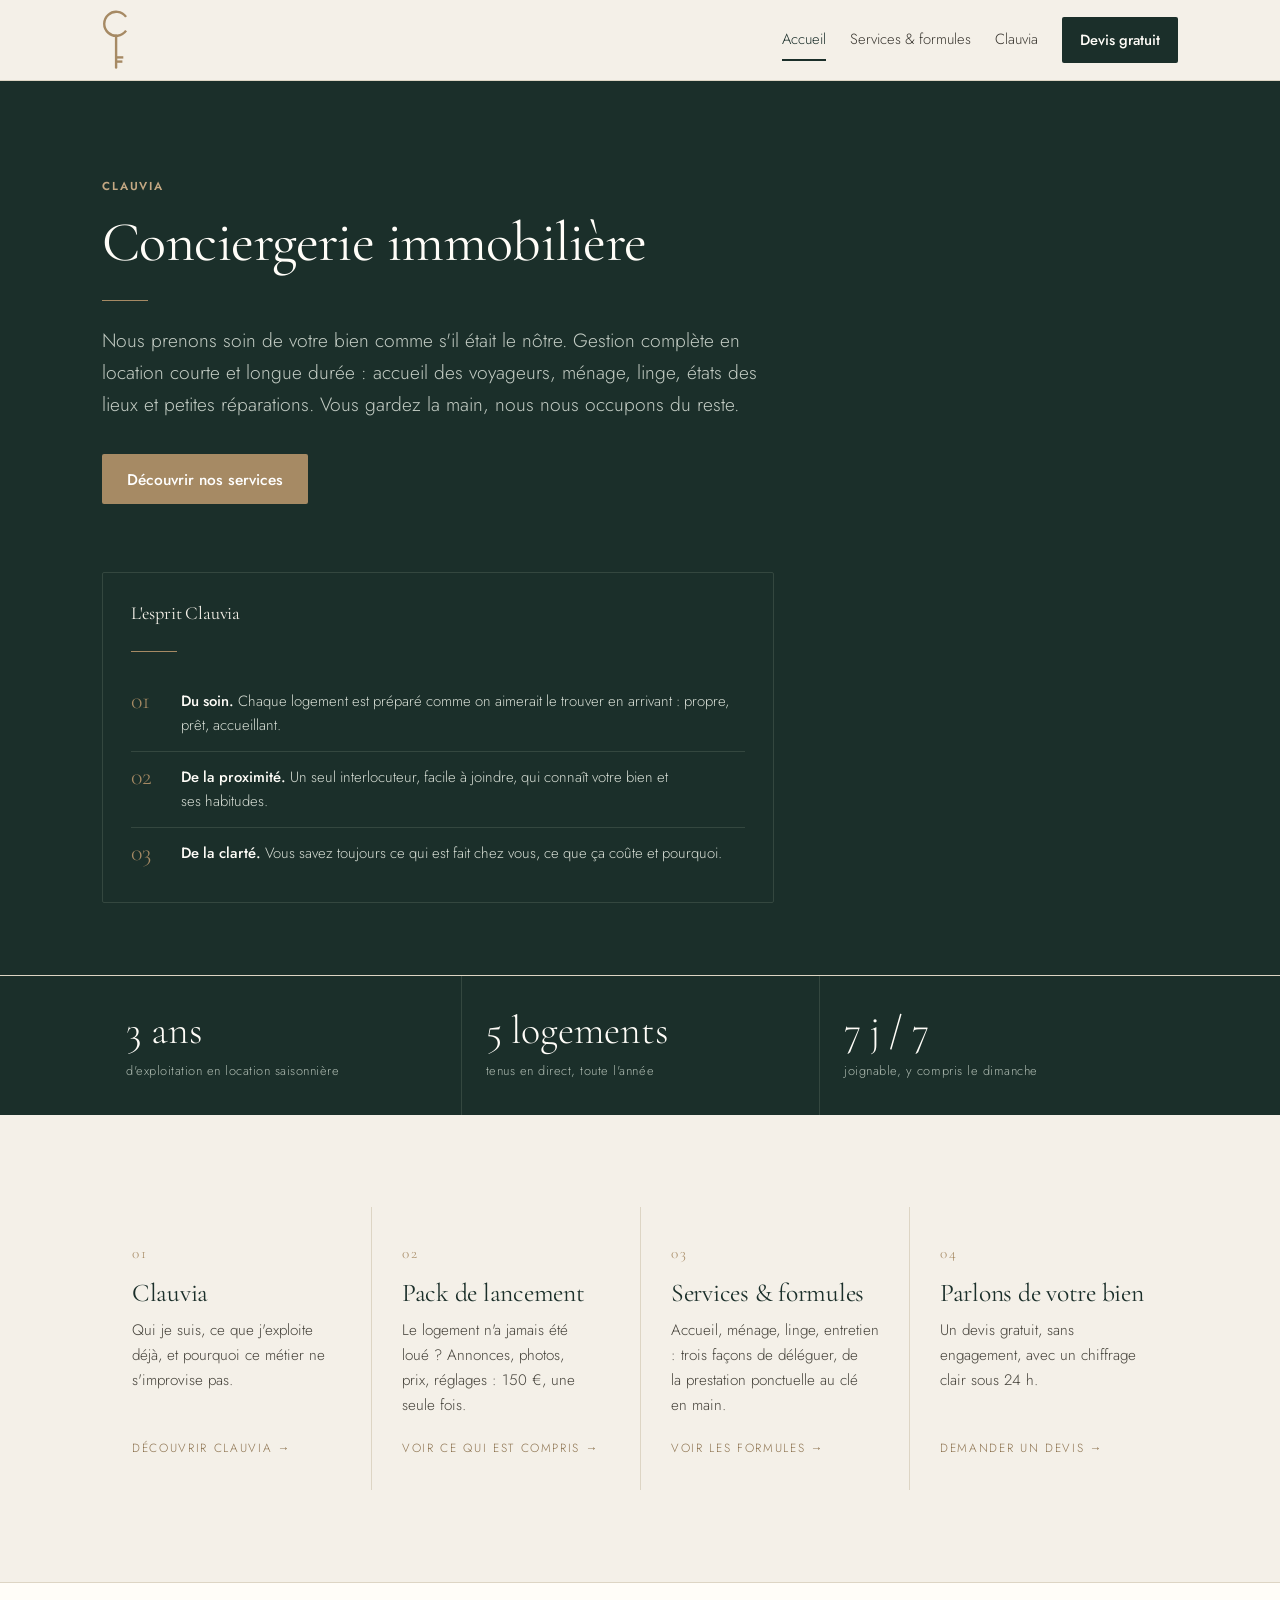
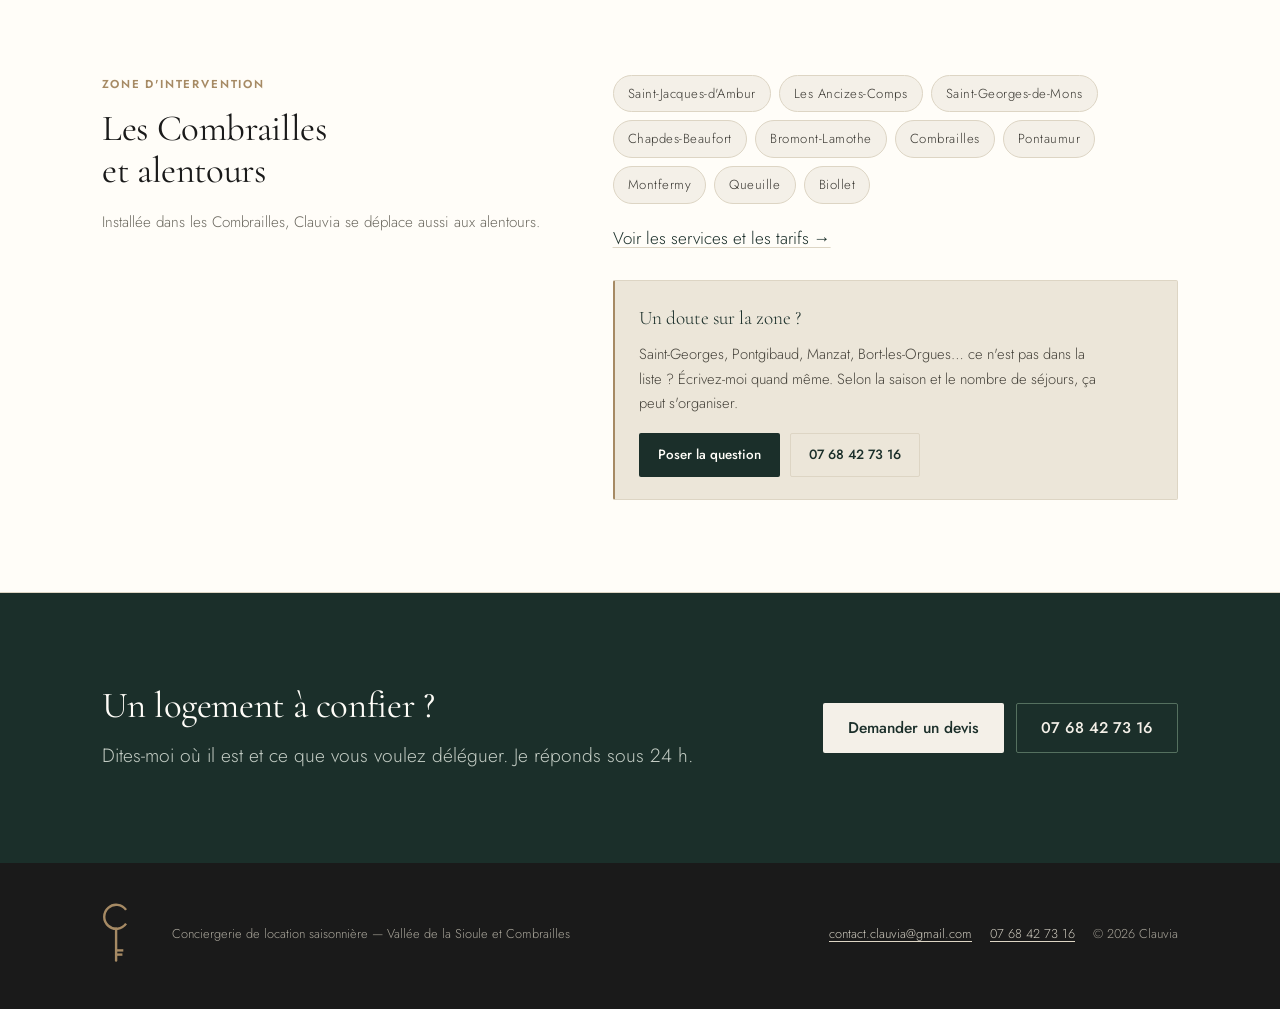
==== index.html @ c812d494 "Accueil : encadré « L'esprit Clauvia » réécrit autour de trois valeurs" ====
<!DOCTYPE html>
<html lang="fr">
<head>
<meta charset="utf-8">
<meta name="viewport" content="width=device-width, initial-scale=1, viewport-fit=cover">
<title>Clauvia — Conciergerie immobilière · Vallée de la Sioule et Combrailles</title>
<meta name="description" content="Clauvia gère votre location saisonnière dans la Vallée de la Sioule et les Combrailles. Exploitant de 5 hébergements depuis 3 ans, j'interviens sur place, dans les Combrailles et alentours. Devis gratuit.">
<meta property="og:title" content="Clauvia — Conciergerie immobilière">
<meta property="og:description" content="Je gère mes propres hébergements depuis 3 ans. Je m'occupe des vôtres de la même façon.">
<meta property="og:type" content="website">
<link rel="canonical" href="https://clauvia.fr/">
<meta property="og:url" content="https://clauvia.fr/">
<meta property="og:locale" content="fr_FR">
<meta property="og:site_name" content="Clauvia">
<meta name="twitter:card" content="summary">
<link rel="icon" href="favicon.svg" type="image/svg+xml">
<!-- Charte Clauvia : serif à empattements fins + sans-serif géométrique -->
<link rel="preconnect" href="https://fonts.googleapis.com">
<link rel="preconnect" href="https://fonts.gstatic.com" crossorigin>
<link href="https://fonts.googleapis.com/css2?family=Cormorant+Garamond:ital,wght@0,300;0,400;0,500;1,400&family=Jost:wght@300;400;500&display=swap" rel="stylesheet">
<link rel="stylesheet" href="style.css">
<style>
  /* ---- Spécifique à l'accueil ---- */
  .hero {
    padding: clamp(52px, 8vw, 96px) 0 clamp(44px, 6vw, 72px);
    border-bottom: 1px solid var(--line);
    background: var(--green);
    color: var(--stone);
  }
  .hero .eyebrow { color: #c4a883; }
  .hero .lede { color: #c3ccc4; }
  .hero .rule { background: var(--brass); }
  .hero-proof { border-color: #34473f; }
  .hero .proof { background: transparent; border-color: #34473f; }
  .hero .proof h3 { color: var(--stone); }
  .hero .proof li { color: #d6ddd4; border-color: #34473f; }
  .hero .proof li b { color: var(--white); }
  .hero .proof .num { color: var(--brass); }
  .hero-inner { max-width: 46rem; }
  .hero h1 { color: var(--white); }
  .hero h1 em { font-style: italic; color: #c9b18c; }
  .hero .rule { margin: 26px 0 24px; }
  .hero .lede { margin: 0; }
  .hero-actions { display: flex; flex-wrap: wrap; gap: 12px; margin-top: 34px; }
  .hero-proof { margin-top: clamp(44px, 6vw, 68px); max-width: 42rem; }

  /* Trois grandes entrées : l'accueil ne dit que l'essentiel. */
  .portes { display: grid; grid-template-columns: repeat(4, 1fr); gap: 0; }
  .porte {
    display: flex; flex-direction: column; padding: 34px 30px 32px;
    border-left: 1px solid var(--line); text-decoration: none; color: inherit;
    transition: background .18s;
  }
  .porte:first-child { border-left: 0; }
  .porte:hover { background: var(--white); }
  .porte .num { font-family: var(--serif); font-size: .95rem; color: var(--brass); letter-spacing: .16em; }
  .porte h3 { margin: 12px 0 10px; font-size: 1.6rem; color: var(--green); }
  .porte p { font-size: .95rem; color: #45423a; margin: 0 0 20px; }
  .porte .more { margin-top: auto; font-size: .74rem; letter-spacing: .14em; text-transform: uppercase; color: var(--brass-dark); }
  .porte:hover .more { text-decoration: underline; text-underline-offset: 4px; }

  .communes { display: flex; flex-wrap: wrap; gap: 8px; margin: 0; padding: 0; list-style: none; }
  .communes li { font-size: .82rem; letter-spacing: .04em; padding: 7px 14px; border: 1px solid var(--line); border-radius: 100px; background: var(--stone); color: #3a3832; }

  /* Zone d'intervention */
  .zone-grid { display: grid; grid-template-columns: minmax(0,.9fr) minmax(0,1.1fr); gap: clamp(24px,4vw,48px); align-items: start; }

  /* Encart « un doute sur la zone » : on préfère recevoir une demande
     hors périmètre plutôt que de laisser un propriétaire renoncer. */
  .zone-doute { margin-top: 28px; padding: 22px 24px; background: var(--stone-warm); border: 1px solid var(--line); border-left: 2px solid var(--brass); border-radius: var(--radius); }
  .zone-doute-titre { font-family: var(--serif); font-size: 1.2rem; color: var(--green); margin: 0 0 8px; }
  .zone-doute-txt { font-size: .92rem; color: #45423a; margin: 0; }
  .zone-doute-actions { display: flex; flex-wrap: wrap; gap: 10px; margin-top: 18px; }
  .zone-doute-actions .btn { min-height: 44px; padding: 0 18px; font-size: .84rem; }

  @media (max-width: 900px) {
    .portes { grid-template-columns: minmax(0, 1fr); }
    .porte { border-left: 0; border-top: 1px solid var(--line); padding: 28px 0; }
    .porte:first-child { border-top: 0; }
  }
</style>
<script type="application/ld+json">
{
  "@context": "https://schema.org",
  "@type": "LocalBusiness",
  "name": "Clauvia",
  "description": "Conciergerie immobilière : gestion de location saisonnière dans les Combrailles et la Vallée de la Sioule.",
  "url": "https://clauvia.fr/",
  "telephone": "+33768427316",
  "email": "contact.clauvia@gmail.com",
  "areaServed": [
    {
      "@type": "City",
      "name": "Saint-Jacques-d'Ambur"
    },
    {
      "@type": "City",
      "name": "Les Ancizes-Comps"
    },
    {
      "@type": "City",
      "name": "Saint-Georges-de-Mons"
    },
    {
      "@type": "City",
      "name": "Chapdes-Beaufort"
    },
    {
      "@type": "City",
      "name": "Bromont-Lamothe"
    },
    {
      "@type": "City",
      "name": "Combrailles"
    },
    {
      "@type": "City",
      "name": "Pontaumur"
    },
    {
      "@type": "City",
      "name": "Montfermy"
    },
    {
      "@type": "City",
      "name": "Queuille"
    },
    {
      "@type": "City",
      "name": "Biollet"
    }
  ]
}
</script>
</head>
<body>

<a class="skip" href="#contenu">Aller au contenu</a>

<header class="top">
  <div class="wrap">
    <a class="brand" href="index.html" aria-label="Clauvia, conciergerie immobilière"><span class="mark"><img src="logo-clauvia.svg" alt="" width="30" height="60"></span><span class="word"><b>Clauvia</b><small>Conciergerie immobilière</small></span></a>
    <button class="burger" type="button" aria-label="Ouvrir le menu" aria-expanded="false" aria-controls="menu-principal">
      <span></span><span></span><span></span>
    </button>
    <nav class="nav" id="menu-principal">
      <a href="index.html" aria-current="page">Accueil</a>
      <a href="services.html">Services &amp; formules</a>
      <a href="clauvia.html">Clauvia</a>
      <a class="cta-link" href="contact.html">Devis gratuit</a>
    </nav>
  </div>
</header>

<main id="contenu">

  <div class="hero">
    <div class="wrap">
      <div class="hero-inner">
        <p class="eyebrow">Clauvia</p>
        <h1>Conciergerie immobilière</h1>
        <span class="rule"></span>
        <p class="lede">
          Nous prenons soin de votre bien comme s'il était le nôtre.
          Gestion complète en location courte et longue durée : accueil des voyageurs,
          ménage, linge, états des lieux et petites réparations.
          Vous gardez la main, nous nous occupons du reste.
        </p>
        <div class="hero-actions">
          <a class="btn btn-brass" href="services.html">Découvrir nos services</a>
        </div>
      </div>

      <aside class="proof hero-proof" aria-label="L'esprit Clauvia">
        <h3>L'esprit Clauvia</h3>
        <span class="rule"></span>
        <ul>
          <li><span class="num">01</span><span><b>Du soin.</b> Chaque logement est préparé comme on aimerait le trouver en arrivant : propre, prêt, accueillant.</span></li>
          <li><span class="num">02</span><span><b>De la proximité.</b> Un seul interlocuteur, facile à joindre, qui connaît votre bien et ses habitudes.</span></li>
          <li><span class="num">03</span><span><b>De la clarté.</b> Vous savez toujours ce qui est fait chez vous, ce que ça coûte et pourquoi.</span></li>
        </ul>
      </aside>
    </div>
  </div>

  <div class="figures">
    <div class="wrap">
      <div class="figure"><span class="n">3 ans</span><span class="l">d'exploitation en location saisonnière</span></div>
      <div class="figure"><span class="n">5 logements</span><span class="l">tenus en direct, toute l'année</span></div>
      <div class="figure"><span class="n">7 j / 7</span><span class="l">joignable, y compris le dimanche</span></div>
    </div>
  </div>

  <section>
    <div class="wrap">
      <div class="portes">
        <a class="porte" href="clauvia.html">
          <span class="num">01</span>
          <h3>Clauvia</h3>
          <p>Qui je suis, ce que j'exploite déjà, et pourquoi ce métier ne s'improvise pas.</p>
          <span class="more">Découvrir Clauvia →</span>
        </a>
        <a class="porte" href="services.html#lancement">
          <span class="num">02</span>
          <h3>Pack de lancement</h3>
          <p>Le logement n'a jamais été loué&nbsp;? Annonces, photos, prix, réglages&nbsp;: 150 €, une seule fois.</p>
          <span class="more">Voir ce qui est compris →</span>
        </a>
        <a class="porte" href="services.html">
          <span class="num">03</span>
          <h3>Services &amp; formules</h3>
          <p>Accueil, ménage, linge, entretien : trois façons de déléguer, de la prestation ponctuelle au clé en main.</p>
          <span class="more">Voir les formules →</span>
        </a>
        <a class="porte" href="contact.html">
          <span class="num">04</span>
          <h3>Parlons de votre bien</h3>
          <p>Un devis gratuit, sans engagement, avec un chiffrage clair sous 24 h.</p>
          <span class="more">Demander un devis →</span>
        </a>
      </div>
    </div>
  </section>

  <section class="bg-white">
    <div class="wrap zone-grid">
      <div>
        <p class="eyebrow">Zone d'intervention</p>
        <h2>Les Combrailles<br>et alentours</h2>
        <p style="color:var(--muted); font-size:.95rem; margin:18px 0 0">
          Installée dans les Combrailles, Clauvia se déplace aussi aux alentours.
        </p>
      </div>
      <div>
        <ul class="communes">
          <li>Saint-Jacques-d'Ambur</li>
          <li>Les Ancizes-Comps</li>
          <li>Saint-Georges-de-Mons</li>
          <li>Chapdes-Beaufort</li>
          <li>Bromont-Lamothe</li>
          <li>Combrailles</li>
          <li>Pontaumur</li>
          <li>Montfermy</li>
          <li>Queuille</li>
          <li>Biollet</li>
        </ul>
        <p style="margin:20px 0 0"><a href="services.html">Voir les services et les tarifs →</a></p>

        <div class="zone-doute">
          <p class="zone-doute-titre">Un doute sur la zone&nbsp;?</p>
          <p class="zone-doute-txt">
            Saint-Georges, Pontgibaud, Manzat, Bort-les-Orgues… ce n'est pas dans la liste&nbsp;?
            Écrivez-moi quand même. Selon la saison et le nombre de séjours, ça peut s'organiser.
          </p>
          <div class="zone-doute-actions">
            <a class="btn btn-primary" href="contact.html">Poser la question</a>
            <a class="btn btn-ghost" href="tel:+33768427316">07 68 42 73 16</a>
          </div>
        </div>
      </div>
    </div>
  </section>

  <section class="bg-green">
    <div class="wrap" style="display:flex;flex-wrap:wrap;gap:28px;align-items:center">
      <div style="flex:1 1 340px">
        <h2>Un logement à confier&nbsp;?</h2>
        <p class="lede" style="margin:12px 0 0">Dites-moi où il est et ce que vous voulez déléguer. Je réponds sous 24 h.</p>
      </div>
      <div style="display:flex;flex-wrap:wrap;gap:12px">
        <a class="btn btn-light" href="contact.html">Demander un devis</a>
        <a class="btn btn-outline-light" href="tel:+33768427316">07 68 42 73 16</a>
      </div>
    </div>
  </section>

</main>

<footer>
  <div class="wrap">
    <a class="brand brand--light" href="index.html" aria-label="Clauvia, conciergerie immobilière"><span class="mark"><img src="logo-clauvia.svg" alt="" width="30" height="60"></span><span class="word"><b>Clauvia</b><small>Conciergerie immobilière</small></span></a>
    <span>Conciergerie de location saisonnière — Vallée de la Sioule et Combrailles</span>
    <span class="legal">
      <a href="mailto:contact.clauvia@gmail.com">contact.clauvia@gmail.com</a>
      <a href="tel:+33768427316">07 68 42 73 16</a>
      <span>© <span id="year">2026</span> Clauvia</span>
    </span>
  </div>
</footer>

<script>
  document.getElementById('year').textContent = new Date().getFullYear();
  // Menu déroulant sur téléphone
  (function () {
    var b = document.querySelector('.burger'), n = document.getElementById('menu-principal');
    if (!b || !n) return;
    b.addEventListener('click', function () {
      var ouvert = n.classList.toggle('ouvert');
      b.setAttribute('aria-expanded', ouvert ? 'true' : 'false');
      b.setAttribute('aria-label', ouvert ? 'Fermer le menu' : 'Ouvrir le menu');
    });
    n.addEventListener('click', function (e) {
      if (e.target.tagName === 'A') { n.classList.remove('ouvert'); b.setAttribute('aria-expanded', 'false'); }
    });
  })();
</script>
</body>
</html>
---- style.css ----
/* ===================================================================
   Clauvia — feuille de style commune
   Charte : vert bouteille #1B2F2A, sauge #466055, laiton #A68A64,
   ivoire #F4F0E8, noir doux #1A1A1A. Serif a empattements fins pour les
   titres, sans-serif pour le corps. Beaucoup de blanc, peu d'effets.
   =================================================================== */
:root {
  --ink: #1a1a1a;
  --green: #1b2f2a;
  --green-deep: #142420;
  --sage: #466055;
  --brass: #a68a64;
  --brass-dark: #8d7350;
  --stone: #f4f0e8;
  --stone-warm: #ece6d9;
  --line: #ddd5c4;
  --muted: #6d6a61;
  --accent: #a68a64;
  --alternate: #a68a64;
  --white: #fffdf8;
  --serif: "Cormorant Garamond", "Iowan Old Style", "Palatino Linotype", Palatino, Georgia, "Times New Roman", serif;
  --sans: "Jost", ui-sans-serif, -apple-system, "Segoe UI", Roboto, Helvetica, Arial, sans-serif;
  --max: 1120px;
  --radius: 2px;
}
* { box-sizing: border-box; }
html { scroll-behavior: smooth; }
@media (prefers-reduced-motion: reduce) {
  html { scroll-behavior: auto; }
  * { transition: none !important; animation: none !important; }
}
body {
  margin: 0;
  background: var(--stone);
  color: var(--ink);
  font-family: var(--sans);
  font-size: 17px;
  font-weight: 300;
  line-height: 1.65;
  -webkit-font-smoothing: antialiased;
  text-wrap: pretty;
}
h1, h2, h3 { font-family: var(--serif); font-weight: 400; letter-spacing: -0.01em; line-height: 1.15; text-wrap: balance; margin: 0; }
h1 { font-size: clamp(2.1rem, 5.2vw, 3.5rem); }
h2 { font-size: clamp(1.6rem, 3.4vw, 2.3rem); }
h3 { font-size: 1.28rem; }
p { margin: 0 0 1em; }
a { color: var(--green); text-decoration-color: var(--line); text-underline-offset: 3px; }
a:hover { color: var(--accent); text-decoration-color: var(--accent); }
img { max-width: 100%; display: block; }
.wrap { max-width: var(--max); margin: 0 auto; padding: 0 22px; }
.eyebrow {
  font-family: var(--sans); font-size: .72rem; font-weight: 600;
  letter-spacing: .16em; text-transform: uppercase; color: var(--accent);
  margin: 0 0 14px;
}
.lede { font-size: clamp(1.02rem, 1.9vw, 1.2rem); color: #34322c; max-width: 60ch; }
.skip { position: absolute; left: -9999px; top: 0; background: var(--green); color: #fff; padding: 12px 18px; z-index: 100; }
.skip:focus { left: 12px; top: 12px; }


/* ---------- Marque ----------
   Deux déclinaisons du logo :
   - sur ordinateur : le mot CLAUVIA seul (lettres espacées, laiton) ;
   - sur téléphone et tablette : le C-clé, plus compact et lisible à petite taille.
   Le C-clé reste aussi le favicon. */
.brand { display: flex; align-items: center; gap: 11px; text-decoration: none; color: var(--brass); }
/* Sur tous les écrans : le C-clé reste à gauche du nom, et le tout reste à gauche du menu. */
.brand .mark { display: block !important; width: 30px; height: 60px; flex: 0 0 auto; }
.brand .mark img { width: 30px; height: 60px; }
.brand .word { display: none !important; }
.brand .mark svg, .brand .mark img { display: block; width: 30px; height: 60px; }
.brand .word { display: flex; flex-direction: column; line-height: 1; }
.brand .word b {
  font-family: var(--serif); font-weight: 400; font-size: 1.32rem;
  letter-spacing: .26em; text-transform: uppercase; margin-right: -.26em;
  color: var(--brass);
}
.brand .word small {
  display: none;
  font-family: var(--sans); font-weight: 300; font-size: .48rem;
  letter-spacing: .17em; text-transform: uppercase; color: var(--muted);
  margin-top: 6px; white-space: nowrap;
}
/* Sur téléphone / tablette : le C-clé remplace les lettres, et reste à côté de la navigation. */
@media (max-width: 1024px) {
  .brand .mark { display: block; width: 20px; height: 40px; }
  .brand .mark img { width: 20px; height: 40px; }
  .brand .word { display: none; }
}
.brand--light { color: var(--stone); }
.brand--light .word small { color: #93a49a; }
.brand--light .word b { color: var(--brass); }

/* ---------- En-tête et navigation ---------- */
.top {
  position: sticky; top: 0; z-index: 40;
  background: color-mix(in srgb, var(--stone) 95%, transparent);
  backdrop-filter: blur(8px);
  border-bottom: 1px solid var(--line);
}
.top .wrap { display: flex; align-items: center; gap: 20px; min-height: 70px; padding-top: 10px; padding-bottom: 10px; }
.logo { font-family: var(--serif); font-size: 1.48rem; letter-spacing: .01em; color: var(--green); text-decoration: none; display: flex; align-items: baseline; gap: 9px; }
.logo .dot { width: 5px; height: 5px; border-radius: 50%; background: var(--accent); display: inline-block; transform: translateY(-9px); }
.nav { display: flex; align-items: center; gap: 24px; margin-left: auto; }
.nav a { font-size: .92rem; color: #3a3730; text-decoration: none; padding: 8px 0; border-bottom: 2px solid transparent; }
.nav a:hover { color: var(--brass-dark); border-bottom-color: var(--brass); }
.nav a[aria-current="page"] { color: var(--green); border-bottom-color: var(--green); }
.nav .cta-link {
  background: var(--green); color: var(--white); padding: 11px 18px; border-radius: var(--radius);
  font-weight: 500; min-height: 44px; display: inline-flex; align-items: center; border-bottom: 0;
}
.nav .cta-link:hover { background: var(--green-deep); color: var(--white); }
/* Sur téléphone : l'en-tête passe en menu déroulant (voir plus bas). */
@media (max-width: 860px) {
  .top .wrap { column-gap: 10px; padding-top: 8px; padding-bottom: 8px; min-height: 56px; }
  .brand { flex: 0 0 auto; align-self: center; }
  .brand .mark { width: 26px; height: 52px; }
  .brand .mark img { width: 26px; height: 52px; }
  .nav { gap: 15px; width: auto; flex: 1 1 auto; overflow-x: auto; margin-left: auto; padding-bottom: 0; scrollbar-width: none; -webkit-overflow-scrolling: touch; }
  .nav::-webkit-scrollbar { display: none; }
  .nav a { flex: 0 0 auto; font-size: .86rem; }
  .nav .cta-link { padding: 9px 13px; font-size: .86rem; }
}

/* ---------- Boutons ---------- */
.btn {
  display: inline-flex; align-items: center; justify-content: center; gap: 10px;
  min-height: 50px; padding: 0 24px; border-radius: var(--radius);
  font-family: var(--sans); font-size: .97rem; font-weight: 500;
  text-decoration: none; border: 1px solid transparent; cursor: pointer;
  transition: background .15s, border-color .15s, color .15s;
}
.btn-primary { background: var(--green); color: var(--white); }
.btn-primary:hover { background: var(--brass); color: #fff; }
.btn-ghost { background: transparent; color: var(--green); border-color: var(--line); }
.btn-brass { background: var(--brass); color: #fff; }
.btn-brass:hover { background: var(--brass-dark); color: #fff; }
.btn-ghost:hover { border-color: var(--brass); color: var(--brass-dark); background: transparent; }
.btn-light { background: var(--stone); color: var(--green); }
.btn-light:hover { background: var(--brass); color: #fff; }
.btn-outline-light { background: transparent; color: var(--stone); border-color: #55705f; }
.btn-outline-light:hover { background: var(--brass); border-color: var(--brass); color: #fff; }

/* ---------- Sections ---------- */
section { padding: clamp(54px, 8vw, 92px) 0; }
section + section { border-top: 1px solid var(--line); }
.section-head { max-width: 62ch; margin-bottom: clamp(28px, 4vw, 46px); }
.section-head h2 { margin-bottom: 14px; }
.rule { display: block; width: 46px; height: 1px; background: var(--brass); border: 0; margin: 0 0 22px; }
.section-head .lede { margin-top: 14px; }
.bg-white { background: var(--white); }
.bg-green { background: var(--green); color: var(--stone); }
.bg-green h2, .bg-green h3 { color: var(--white); }
.bg-green .lede { color: #c3ccc4; }
.bg-green .eyebrow { color: #c4a883; }

/* ---------- Bandeau de chiffres ---------- */
.figures { background: var(--green); color: var(--stone); }
.figures .wrap { display: grid; grid-template-columns: repeat(3, 1fr); gap: 0; }
.figure { padding: 34px 24px; border-left: 1px solid #34473f; }
.figure:first-child { border-left: 0; }
.figure .n { font-family: var(--serif); font-size: clamp(1.8rem, 3.6vw, 2.5rem); line-height: 1; display: block; color: var(--white); }
.figure .l { font-size: .8rem; color: #aebbb1; margin-top: 10px; display: block; letter-spacing: .04em; }

/* ---------- Encart de preuve ---------- */
.proof { background: var(--white); border: 1px solid var(--line); border-radius: var(--radius); padding: 30px 28px 24px; }
.proof h3 { font-size: 1.15rem; margin-bottom: 6px; color: var(--green); }
.proof .rule { margin-bottom: 14px; }
.proof ul { list-style: none; margin: 0; padding: 0; }
.proof li { display: flex; gap: 14px; padding: 13px 0; border-top: 1px solid var(--line); font-size: .93rem; color: #3a3832; }
.proof li:first-child { border-top: 0; }
.proof li b { font-weight: 500; color: var(--ink); }
.proof .num { font-family: var(--serif); font-size: 1.5rem; color: var(--brass); line-height: 1; min-width: 1.5em; }
.proof li > span:last-child { min-width: 0; }

/* ---------- Listes à puces ---------- */
.ticks { list-style: none; padding: 0; margin: 0; }
.ticks li { padding: 10px 0 10px 22px; position: relative; border-top: 1px solid #e9e2d3; font-size: .95rem; color: #3a3832; }
.ticks li:first-child { border-top: 0; }
.ticks li::before { content: ""; position: absolute; left: 2px; top: 19px; width: 7px; height: 7px; border-radius: 50%; background: var(--brass); opacity: .8; }
.bg-green .ticks li { color: #d3dacd; border-color: #33503f; }
.bg-green .ticks li::before { background: #c7d6c2; opacity: .8; }

/* ---------- Formulaires ---------- */
form { display: grid; gap: 14px; }
.field { display: grid; gap: 6px; }
.field label { font-size: .72rem; letter-spacing: .12em; text-transform: uppercase; color: var(--muted); }
.field input, .field textarea, .field select {
  font: inherit; font-size: .97rem; padding: 13px 14px; min-height: 48px;
  background: var(--white); color: var(--ink); border: 1px solid var(--line); border-radius: var(--radius); width: 100%;
}
.field textarea { min-height: 110px; resize: vertical; }
.field input:focus, .field textarea:focus, .field select:focus { outline: 1px solid var(--brass); outline-offset: 1px; border-color: var(--brass); }
.bg-green .field label { color: #a3b2a8; }
.bg-green .field input, .bg-green .field textarea, .bg-green .field select { background: #20362e; color: var(--white); border-color: #3a5045; }
.bg-green .field input::placeholder, .bg-green .field textarea::placeholder { color: #7d8f80; }
.form-note { font-size: .8rem; color: var(--muted); margin: 0; }
.bg-green .form-note { color: #8fa291; }
.form-status { font-size: .88rem; margin: 0; min-height: 1.2em; }
.form-status.ok { color: #4c7a4a; }
.form-status.err { color: var(--brass-dark); }
.bg-green .form-status.ok { color: #b7d3a8; }
.bg-green .form-status.err { color: #e5c4a4; }

/* ---------- Pied de page ---------- */
footer { background: var(--ink); color: #a9a59a; font-size: .8rem; padding: 40px 0 46px; }
footer .wrap { display: flex; flex-wrap: wrap; gap: 20px 40px; align-items: center; }
footer .brand .word small { color: #8d8a80; }
footer a:hover { color: var(--brass); }
footer a { color: #cdc9bd; }
footer .legal { display: flex; flex-wrap: wrap; gap: 4px 18px; margin-left: auto; }

/* ---------- Empilement mobile ---------- */
@media (max-width: 900px) {
  .hero-grid, .zone-grid, .contact-grid, .plans, .services, .prose-grid { grid-template-columns: minmax(0, 1fr); }
  .proof { padding: 24px 20px 18px; }
  .figures .wrap { grid-template-columns: minmax(0, 1fr); }
  .figure { border-left: 0; border-top: 1px solid #34473f; }
  .figure:first-child { border-top: 0; }
  .service:nth-child(2n) { padding-left: 0; border-left: 0; }
}

/* ---------- Communes ---------- */
.communes { display: flex; flex-wrap: wrap; gap: 8px; margin: 0; padding: 0; list-style: none; }
.communes li { font-size: .85rem; padding: 6px 12px; border: 1px solid var(--line); border-radius: 100px; background: var(--stone); }

/* ---------- Débordement horizontal sur téléphone ---------- */
/* Le menu de l'en-tête défile tout seul ; le reste de la page ne doit jamais élargir la fenêtre. */
html, body { max-width: 100%; overflow-x: hidden; }

/* ---------- Menu déroulant sur téléphone ---------- */
/* Le bouton n'apparaît qu'en petit écran ; le menu se déplie sous l'en-tête. */
.burger {
  display: none; margin-left: auto; width: 44px; height: 44px; padding: 0;
  background: none; border: 1px solid var(--line); border-radius: var(--radius);
  align-items: center; justify-content: center; flex-direction: column; gap: 5px; cursor: pointer;
}
.burger span { display: block; width: 20px; height: 2px; background: var(--green); transition: transform .2s, opacity .2s; }
.burger[aria-expanded="true"] span:nth-child(1) { transform: translateY(7px) rotate(45deg); }
.burger[aria-expanded="true"] span:nth-child(2) { opacity: 0; }
.burger[aria-expanded="true"] span:nth-child(3) { transform: translateY(-7px) rotate(-45deg); }

@media (max-width: 860px) {
  /* Le logo à gauche, le bouton à droite, le menu déplié en dessous. */
  .top .wrap { flex-wrap: wrap; row-gap: 0; }
  .brand { order: 1; align-self: center; }
  .burger { order: 2; display: inline-flex; margin-left: auto; align-self: center; }
  .nav { order: 3; }
  .brand .mark { width: 26px; height: 52px; }
  .brand .mark img { width: 26px; height: 52px; }
  .nav {
    display: none; width: 100%; flex-direction: column; align-items: stretch;
    gap: 0; margin: 8px 0 0; padding: 6px 0 10px; overflow: visible;
    border-top: 1px solid var(--line);
  }
  .nav.ouvert { display: flex; }
  .nav a { padding: 13px 2px; font-size: .98rem; border-bottom: 1px solid var(--line); }
  .nav a[aria-current="page"] { border-bottom-color: var(--line); color: var(--brass-dark); }
  .nav .cta-link { margin-top: 12px; justify-content: center; border-bottom: 0; }
}

/* FAQ */
.faq details { border-top: 1px solid var(--line); }
.faq details:last-child { border-bottom: 1px solid var(--line); }
.faq summary { cursor: pointer; list-style: none; padding: 20px 36px 20px 0; position: relative; font-family: var(--serif); font-size: 1.3rem; color: var(--green); min-height: 44px; }
.faq summary::-webkit-details-marker { display: none; }
.faq summary::after { content: "+"; position: absolute; right: 4px; top: 50%; transform: translateY(-50%); font-family: var(--sans); font-size: 1.4rem; color: var(--brass-dark); }
.faq details[open] summary::after { content: "\2212"; }
.faq summary:focus-visible { outline: 2px solid var(--brass-dark); outline-offset: 2px; }
.faq details p { margin: 0 0 22px; max-width: 44rem; color: #45423a; font-size: .98rem; }
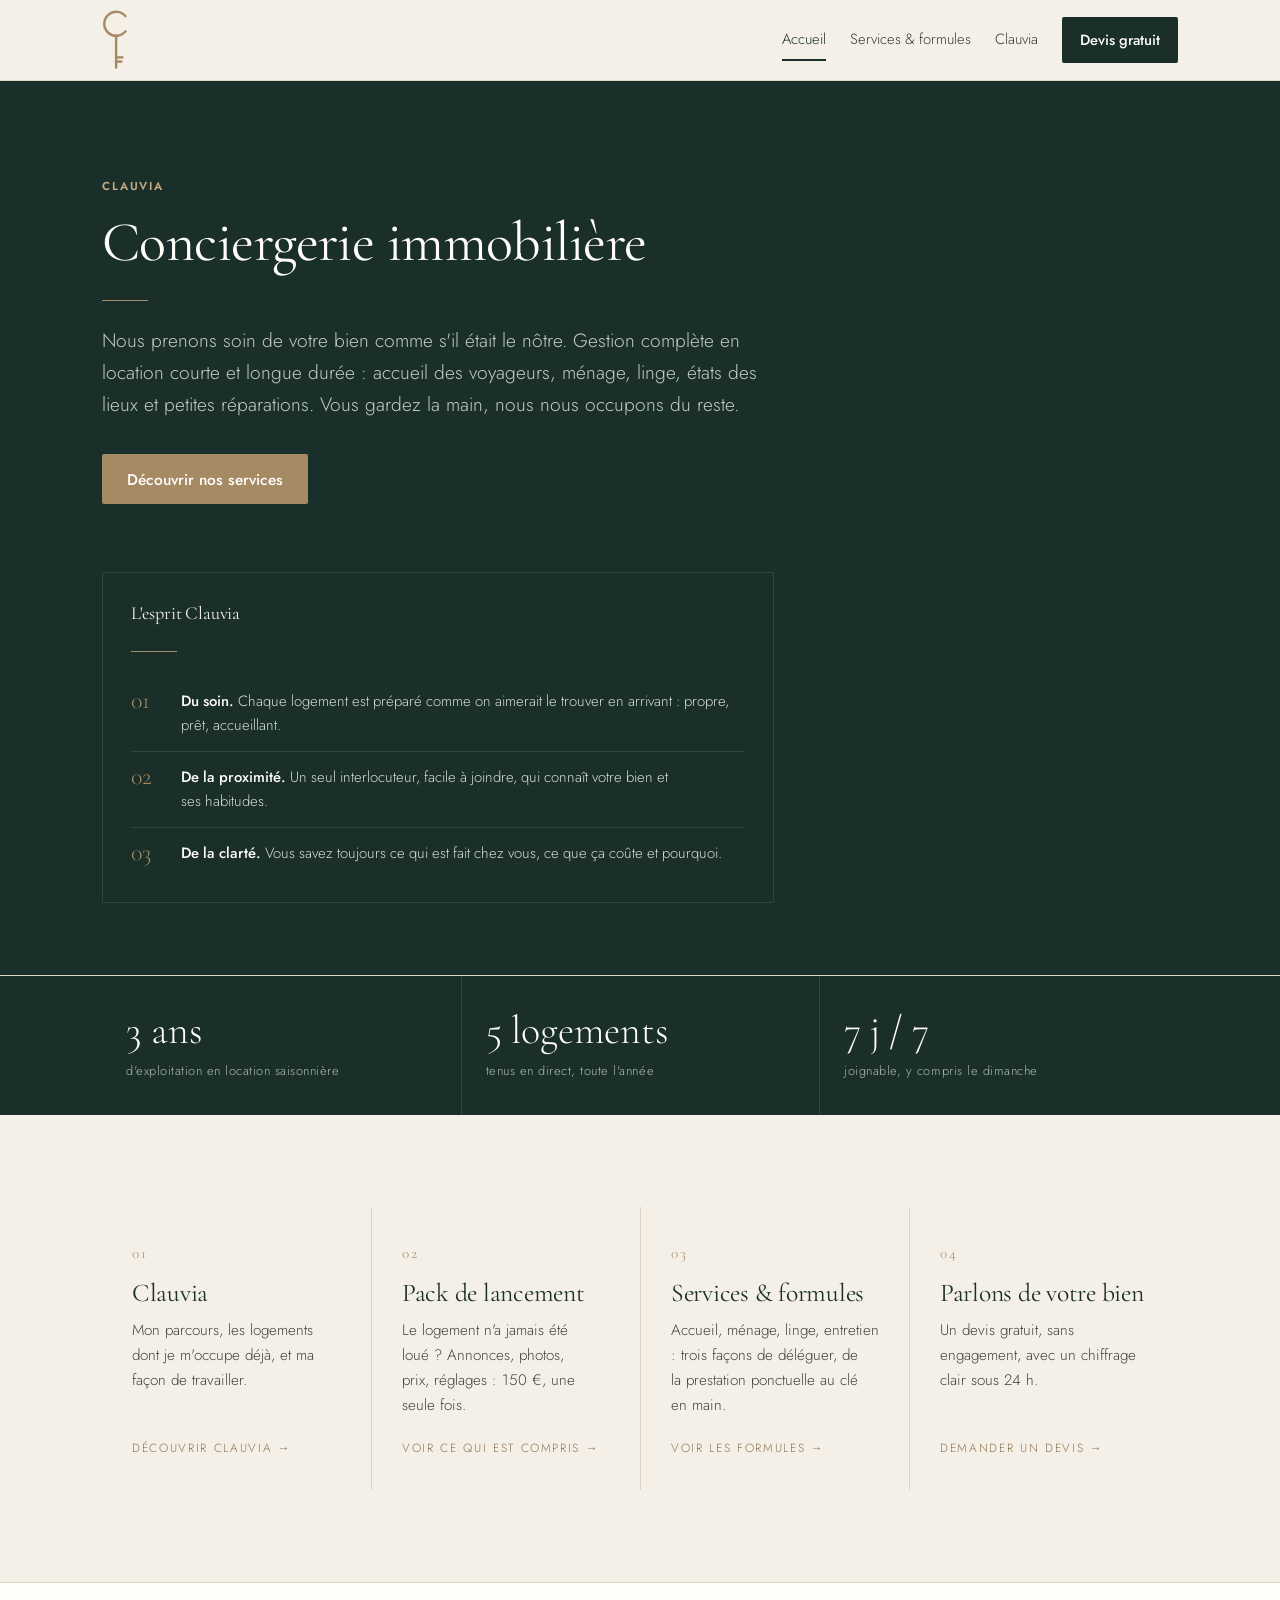
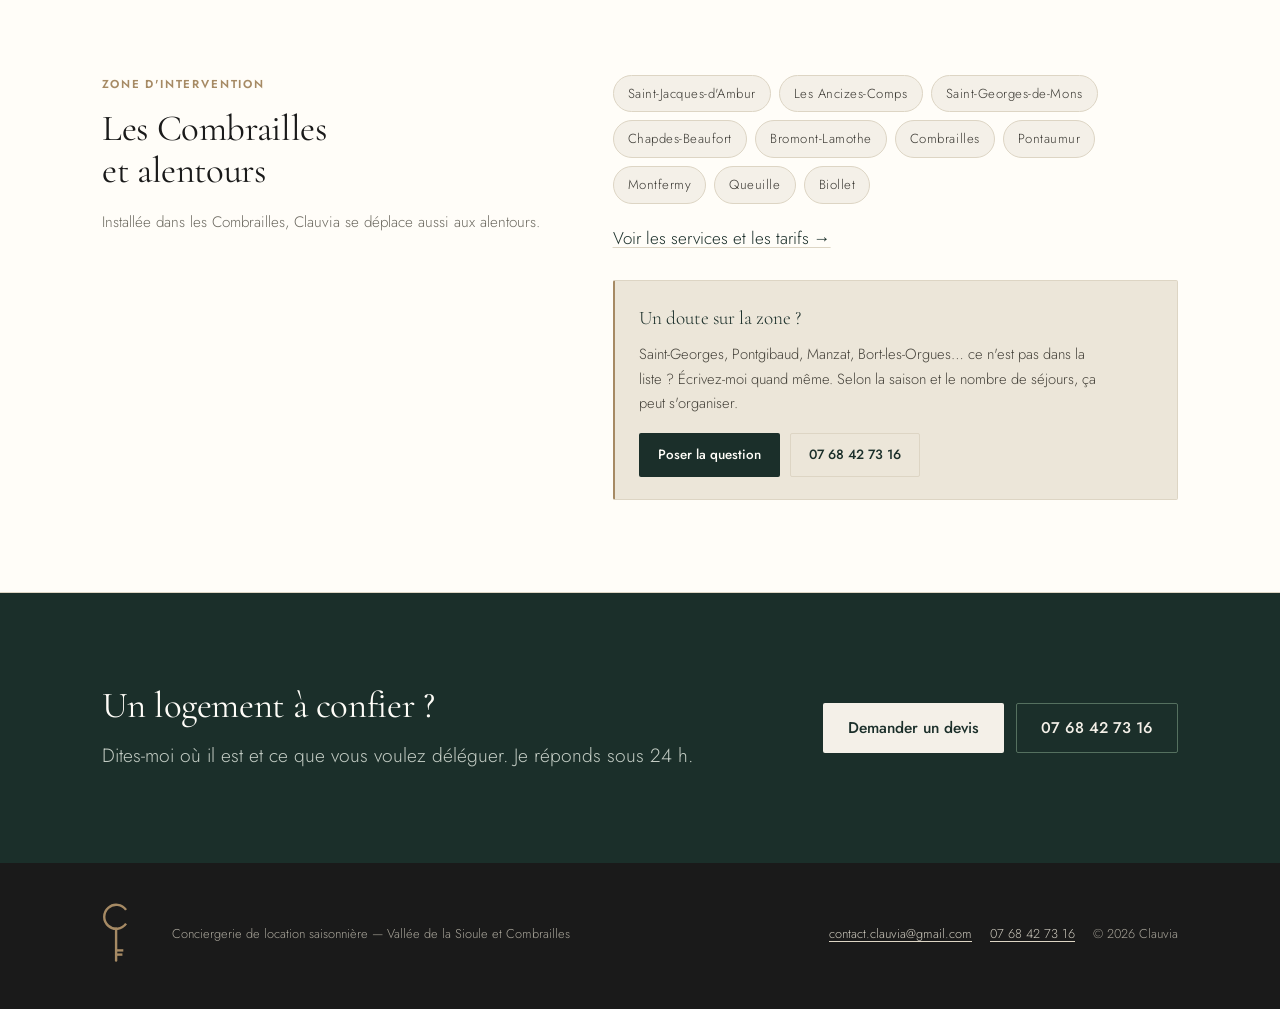
==== commit bc2845a2: "Accueil : texte de l'entrée Clauvia adouci" ====
--- a/index.html
+++ b/index.html
@@ -197,7 +197,7 @@
         <a class="porte" href="clauvia.html">
           <span class="num">01</span>
           <h3>Clauvia</h3>
-          <p>Qui je suis, ce que j'exploite déjà, et pourquoi ce métier ne s'improvise pas.</p>
+          <p>Mon parcours, les logements dont je m'occupe déjà, et ma façon de travailler.</p>
           <span class="more">Découvrir Clauvia →</span>
         </a>
         <a class="porte" href="services.html#lancement">
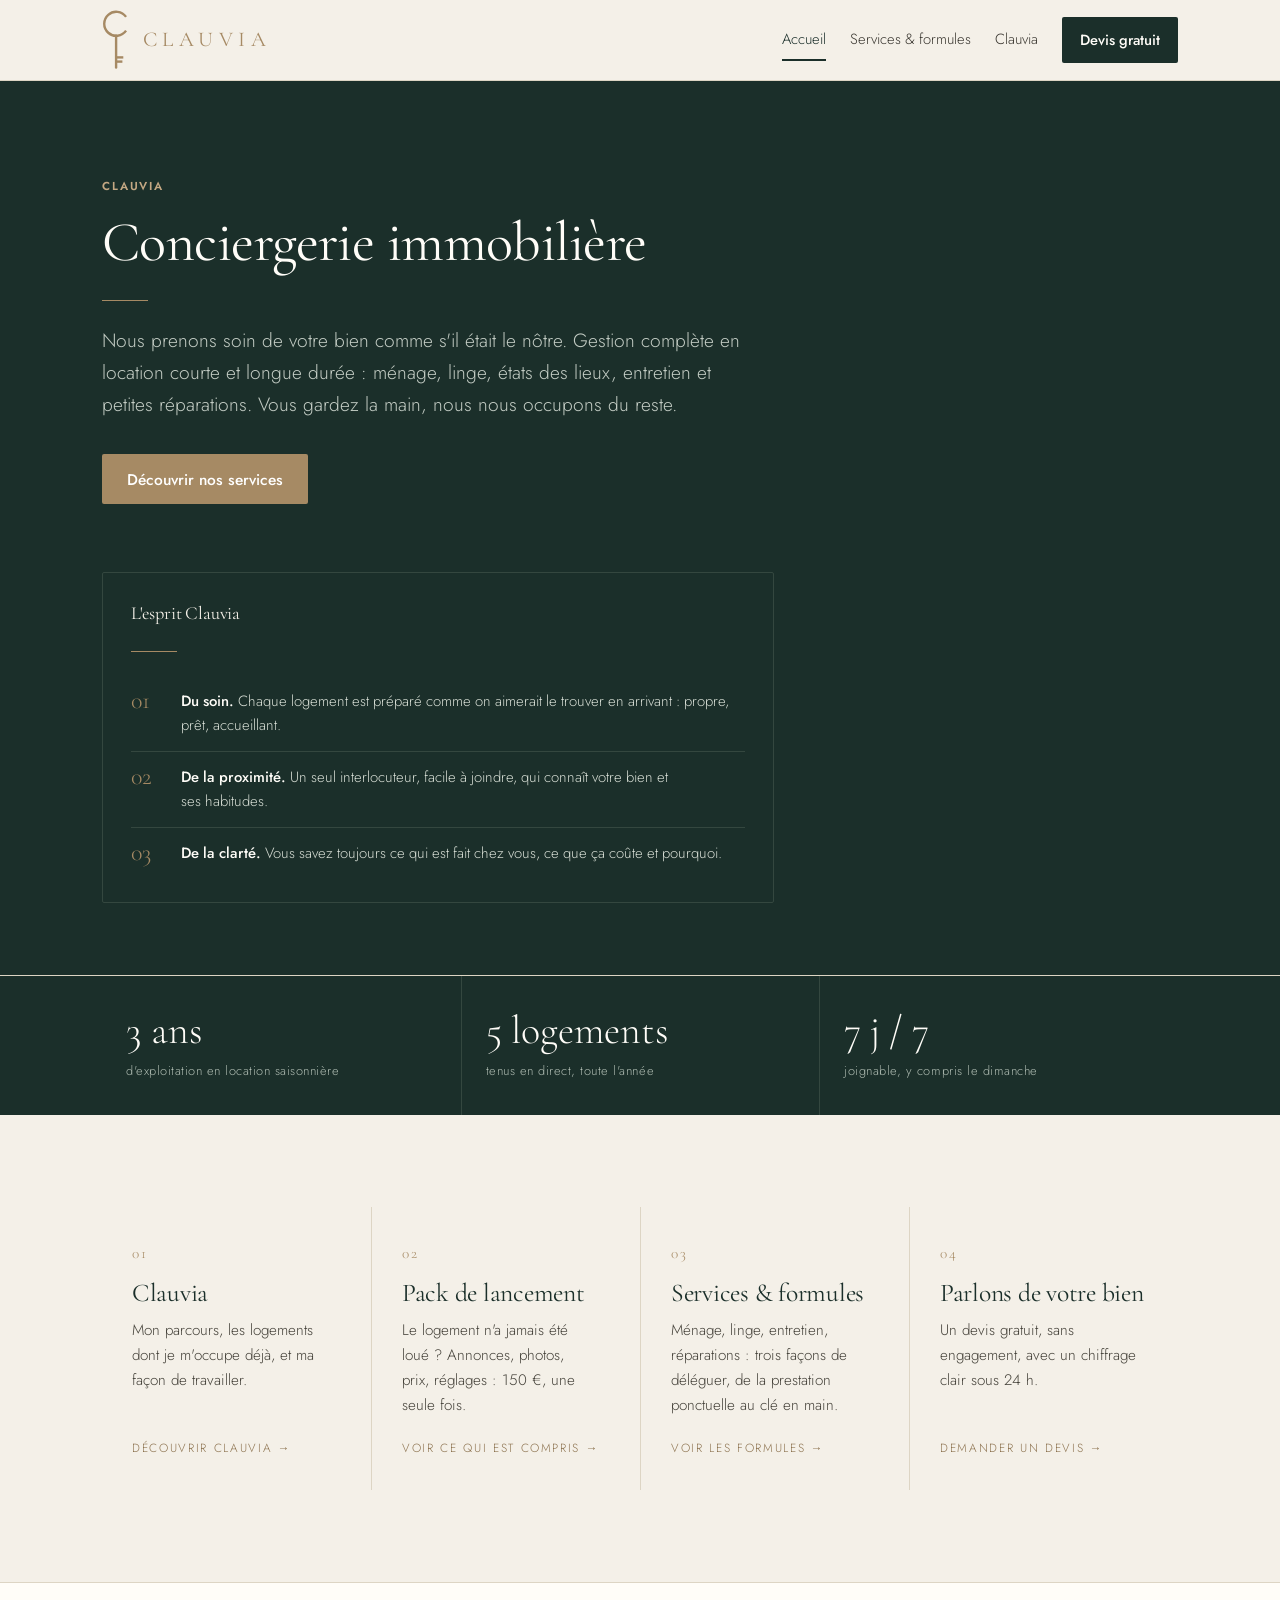
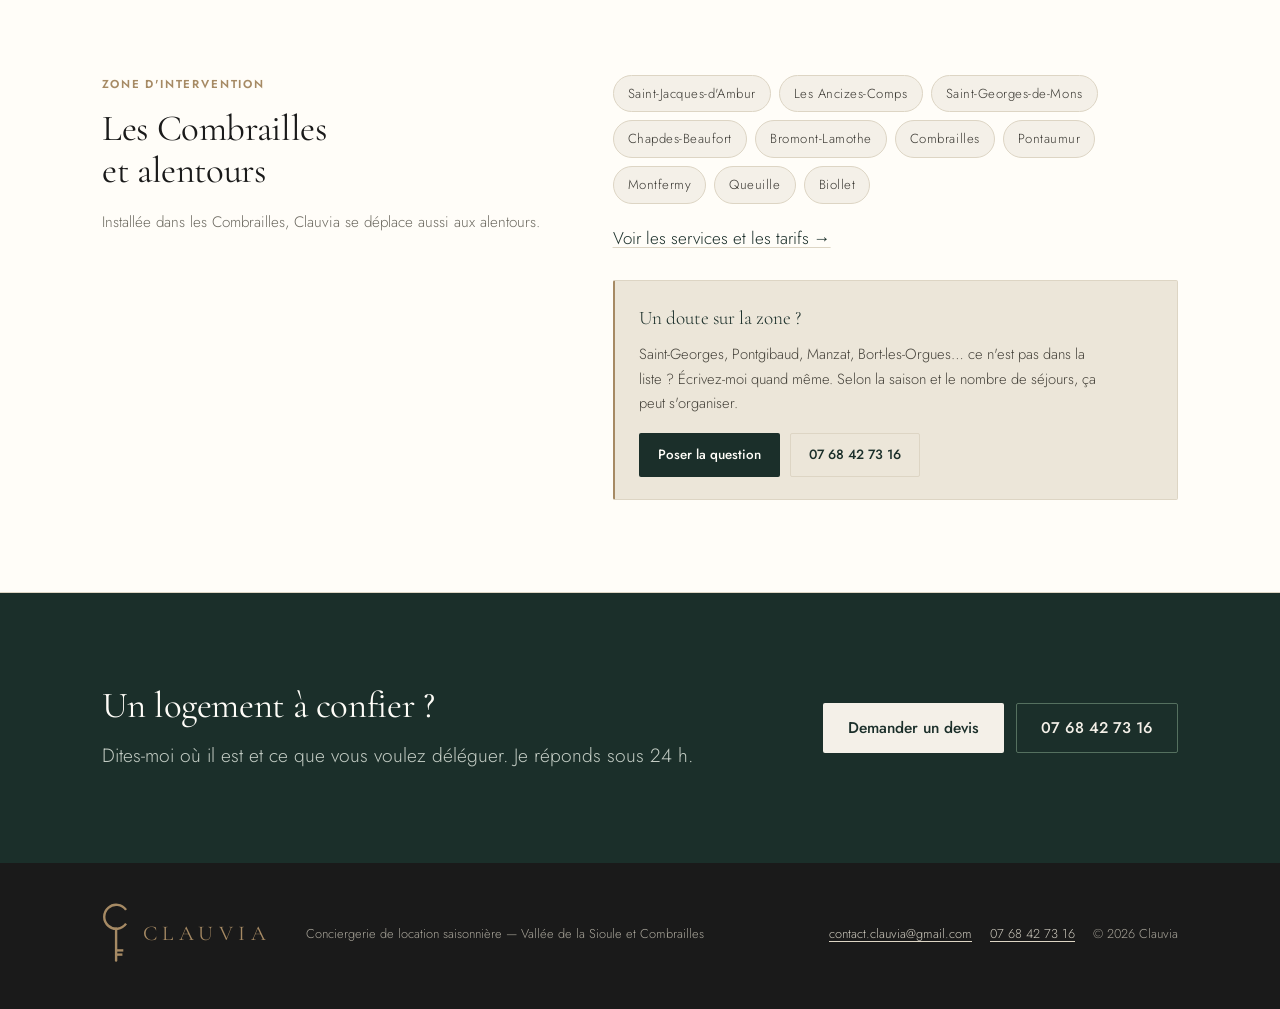
==== commit 1b929610: "Retrait de l'accueil des voyageurs des textes du site" ====
--- a/index.html
+++ b/index.html
@@ -162,8 +162,8 @@
         <span class="rule"></span>
         <p class="lede">
           Nous prenons soin de votre bien comme s'il était le nôtre.
-          Gestion complète en location courte et longue durée : accueil des voyageurs,
-          ménage, linge, états des lieux et petites réparations.
+          Gestion complète en location courte et longue durée : ménage, linge,
+          états des lieux, entretien et petites réparations.
           Vous gardez la main, nous nous occupons du reste.
         </p>
         <div class="hero-actions">
@@ -209,7 +209,7 @@
         <a class="porte" href="services.html">
           <span class="num">03</span>
           <h3>Services &amp; formules</h3>
-          <p>Accueil, ménage, linge, entretien : trois façons de déléguer, de la prestation ponctuelle au clé en main.</p>
+          <p>Ménage, linge, entretien, réparations : trois façons de déléguer, de la prestation ponctuelle au clé en main.</p>
           <span class="more">Voir les formules →</span>
         </a>
         <a class="porte" href="contact.html">
--- a/style.css
+++ b/style.css
@@ -65,10 +65,9 @@
    - sur téléphone et tablette : le C-clé, plus compact et lisible à petite taille.
    Le C-clé reste aussi le favicon. */
 .brand { display: flex; align-items: center; gap: 11px; text-decoration: none; color: var(--brass); }
-/* Sur tous les écrans : le C-clé reste à gauche du nom, et le tout reste à gauche du menu. */
+/* Sur tous les écrans : la clé à gauche, le nom CLAUVIA à côté, le tout à gauche du menu. */
 .brand .mark { display: block !important; width: 30px; height: 60px; flex: 0 0 auto; }
 .brand .mark img { width: 30px; height: 60px; }
-.brand .word { display: none !important; }
 .brand .mark svg, .brand .mark img { display: block; width: 30px; height: 60px; }
 .brand .word { display: flex; flex-direction: column; line-height: 1; }
 .brand .word b {
@@ -82,11 +81,9 @@
   letter-spacing: .17em; text-transform: uppercase; color: var(--muted);
   margin-top: 6px; white-space: nowrap;
 }
-/* Sur téléphone / tablette : le C-clé remplace les lettres, et reste à côté de la navigation. */
-@media (max-width: 1024px) {
-  .brand .mark { display: block; width: 20px; height: 40px; }
-  .brand .mark img { width: 20px; height: 40px; }
-  .brand .word { display: none; }
+/* Sur téléphone : le nom reste affiché, un peu plus petit. */
+@media (max-width: 860px) {
+  .brand .word b { font-size: 1.12rem; letter-spacing: .24em; margin-right: -.24em; }
 }
 .brand--light { color: var(--stone); }
 .brand--light .word small { color: #93a49a; }
@@ -111,6 +108,8 @@
   font-weight: 500; min-height: 44px; display: inline-flex; align-items: center; border-bottom: 0;
 }
 .nav .cta-link:hover { background: var(--green-deep); color: var(--white); }
+/* Sur la page Contact, le bouton est la page courante : garder le texte clair sur le fond vert. */
+.nav .cta-link[aria-current="page"] { color: var(--white); border-bottom: 0; }
 /* Sur téléphone : l'en-tête passe en menu déroulant (voir plus bas). */
 @media (max-width: 860px) {
   .top .wrap { column-gap: 10px; padding-top: 8px; padding-bottom: 8px; min-height: 56px; }
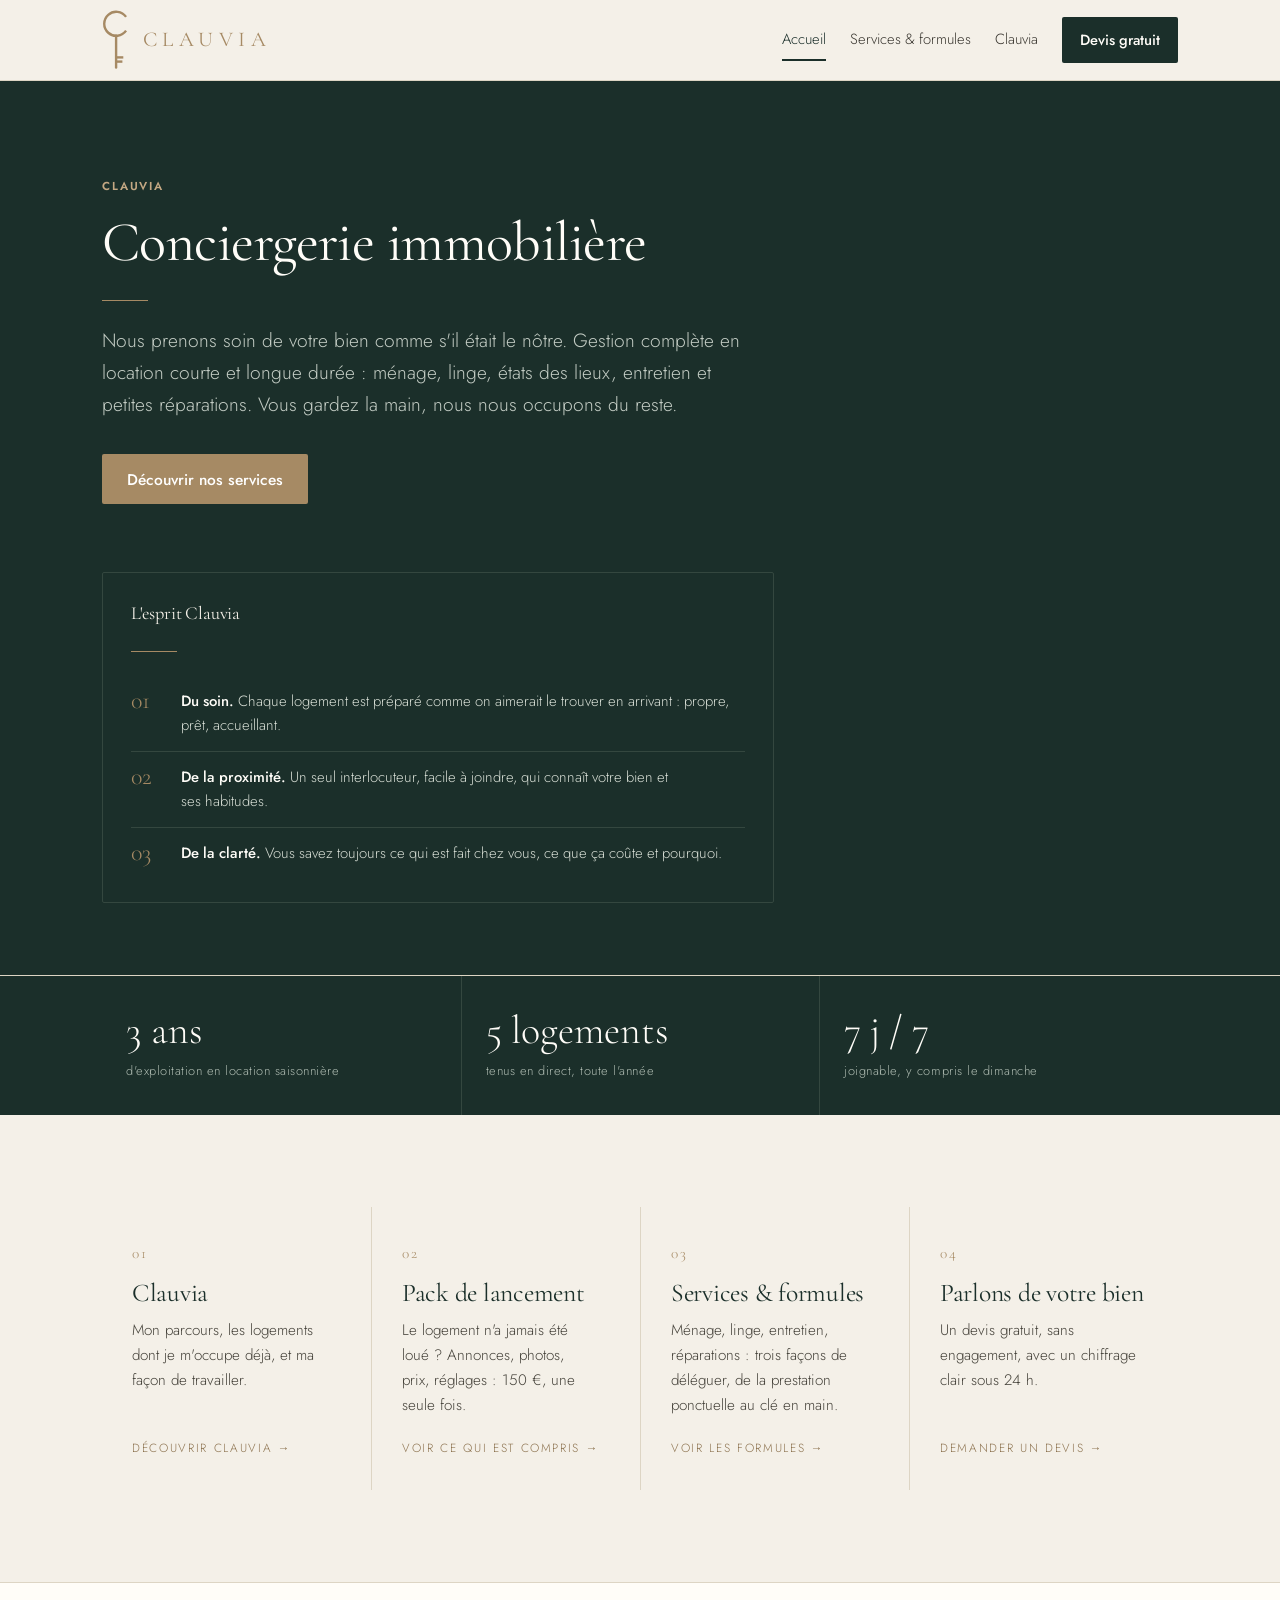
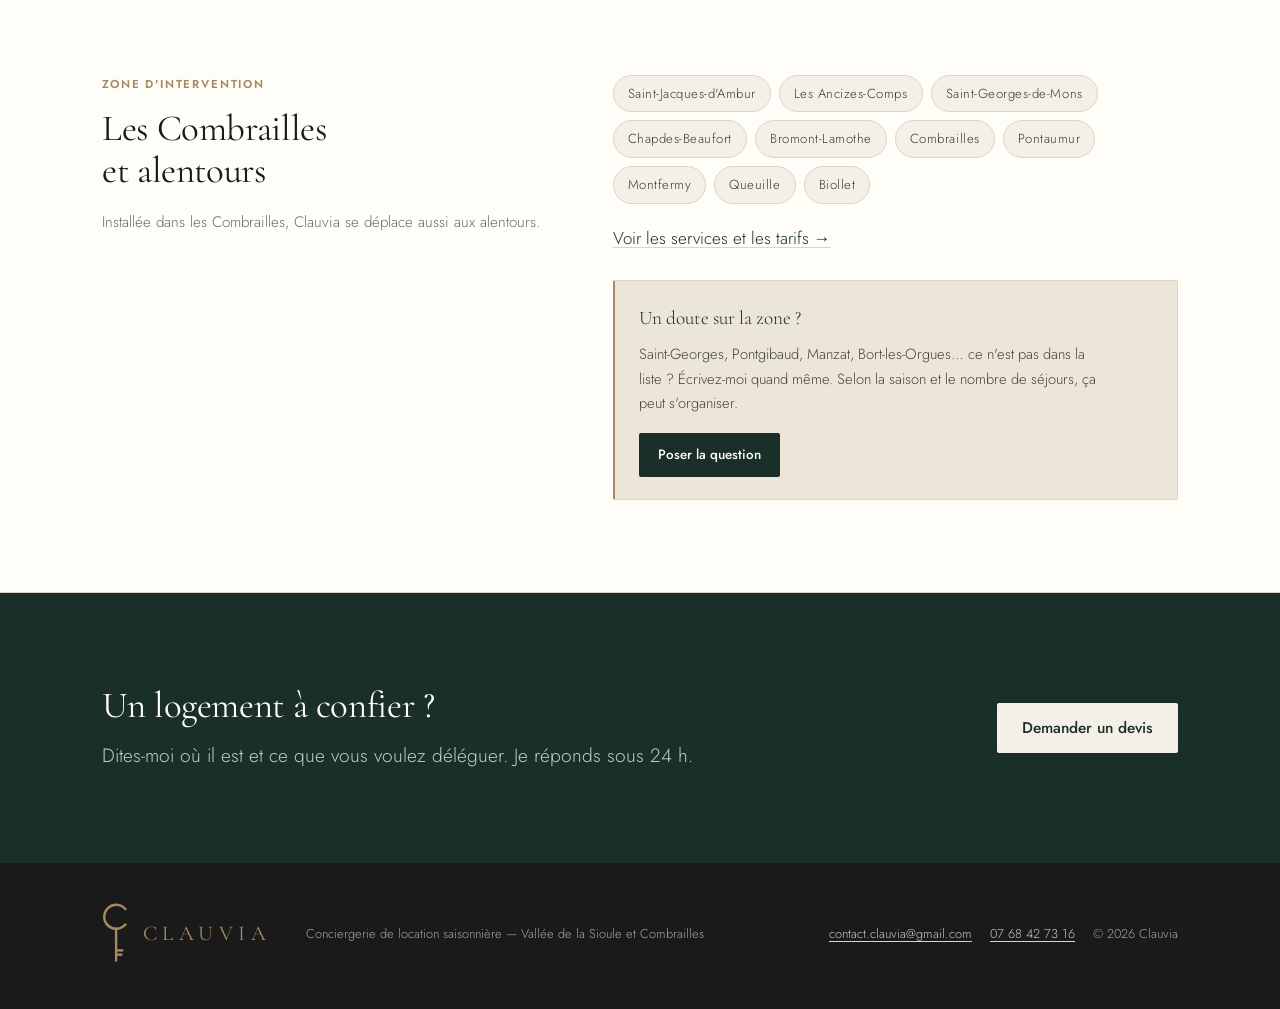
==== commit 10a79496: "Numéro de téléphone limité au pied de page et à la page contact Co-Authored-By: Claude Sonnet 5.5 <n" ====
--- a/index.html
+++ b/index.html
@@ -86,7 +86,6 @@
   "name": "Clauvia",
   "description": "Conciergerie immobilière : gestion de location saisonnière dans les Combrailles et la Vallée de la Sioule.",
   "url": "https://clauvia.fr/",
-  "telephone": "+33768427316",
   "email": "contact.clauvia@gmail.com",
   "areaServed": [
     {
@@ -254,7 +253,6 @@
           </p>
           <div class="zone-doute-actions">
             <a class="btn btn-primary" href="contact.html">Poser la question</a>
-            <a class="btn btn-ghost" href="tel:+33768427316">07 68 42 73 16</a>
           </div>
         </div>
       </div>
@@ -269,7 +267,6 @@
       </div>
       <div style="display:flex;flex-wrap:wrap;gap:12px">
         <a class="btn btn-light" href="contact.html">Demander un devis</a>
-        <a class="btn btn-outline-light" href="tel:+33768427316">07 68 42 73 16</a>
       </div>
     </div>
   </section>
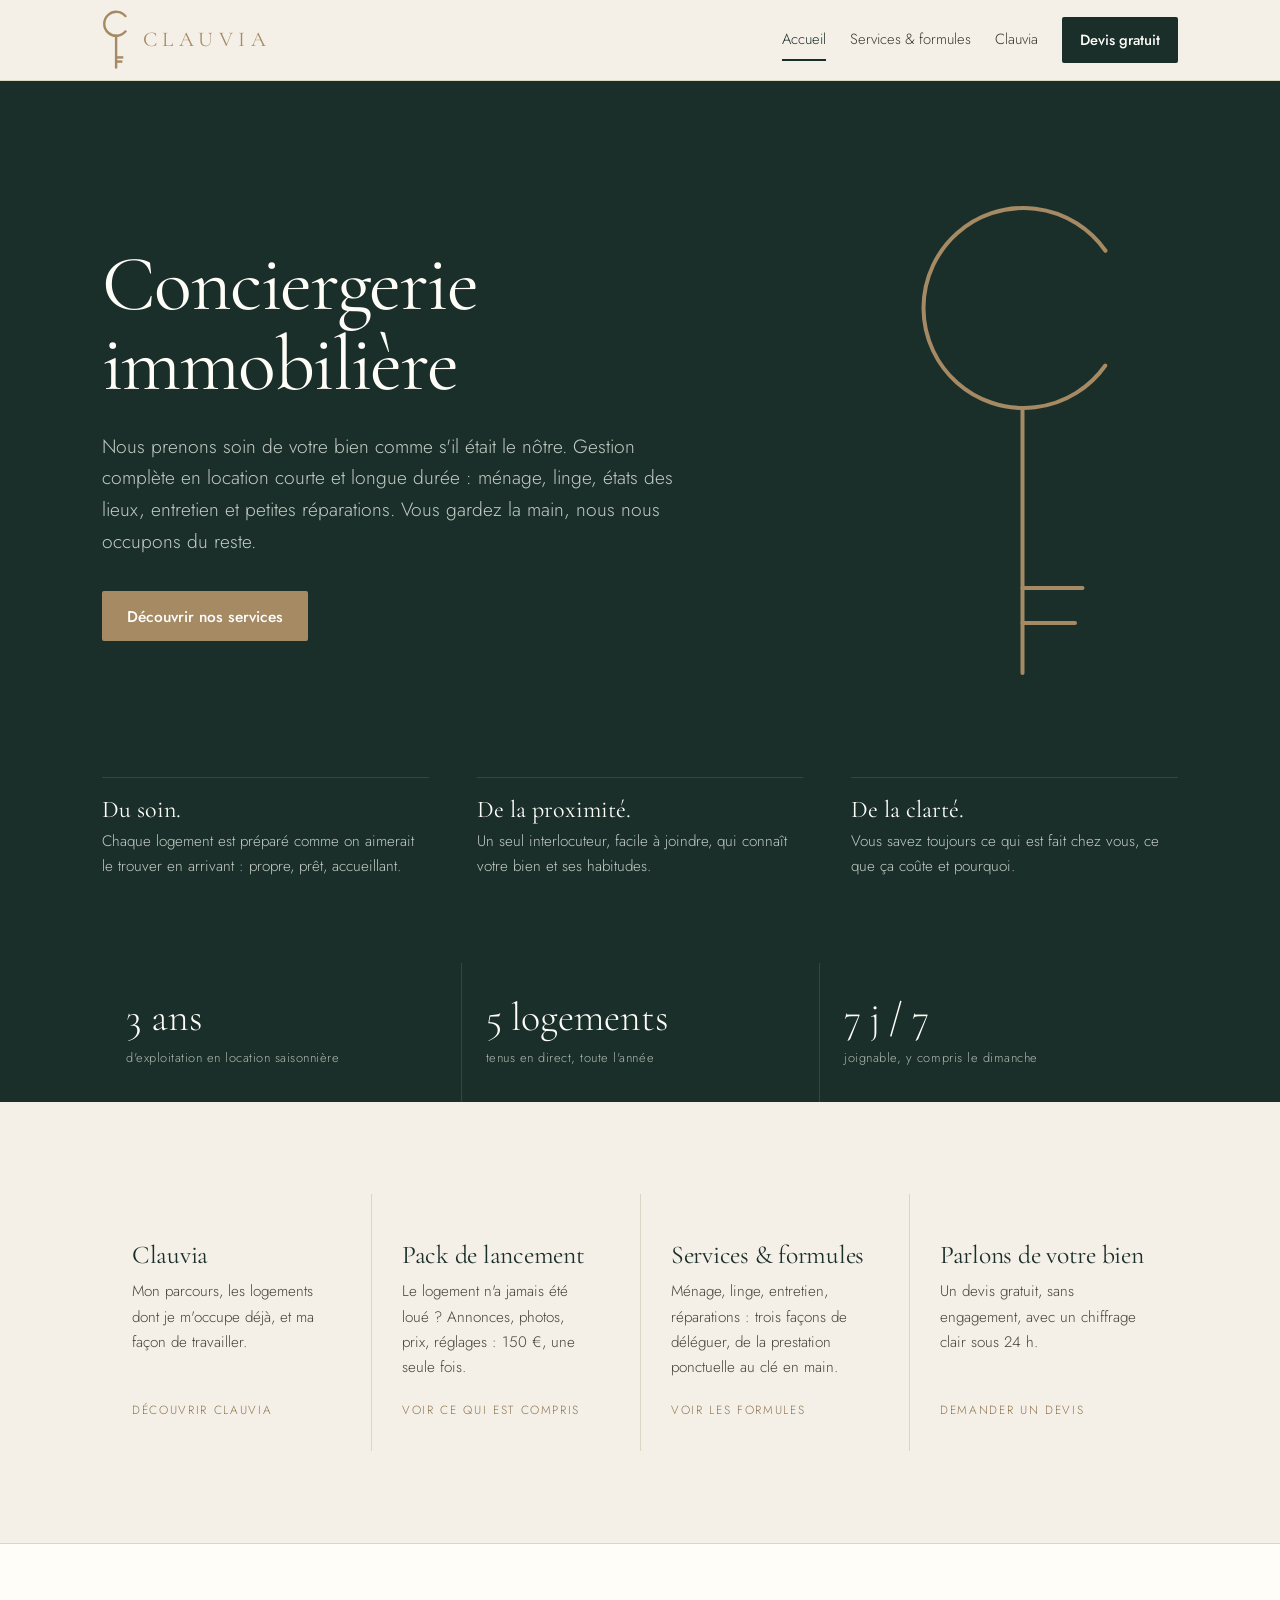
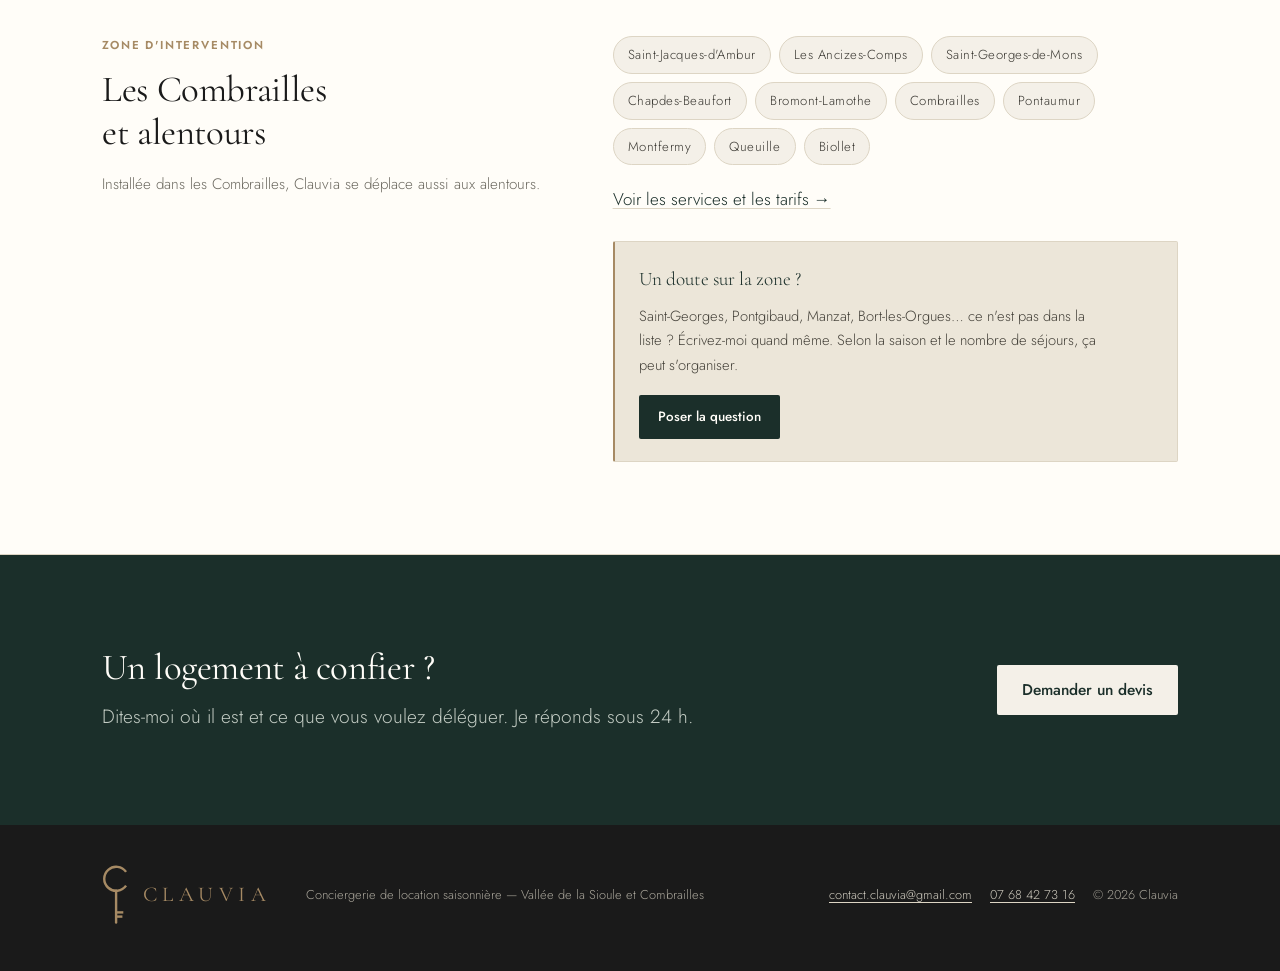
==== commit 794a7c7d: "Accueil : clé du logo en héros, principes sans numérotation Co-Authored-By: Claude Sonnet 5.5 <norep" ====
--- a/index.html
+++ b/index.html
@@ -22,27 +22,28 @@
 <style>
   /* ---- Spécifique à l'accueil ---- */
   .hero {
-    padding: clamp(52px, 8vw, 96px) 0 clamp(44px, 6vw, 72px);
-    border-bottom: 1px solid var(--line);
+    padding: clamp(56px, 9vw, 112px) 0 clamp(48px, 7vw, 84px);
     background: var(--green);
     color: var(--stone);
+    overflow: hidden;
   }
-  .hero .eyebrow { color: #c4a883; }
-  .hero .lede { color: #c3ccc4; }
-  .hero .rule { background: var(--brass); }
-  .hero-proof { border-color: #34473f; }
-  .hero .proof { background: transparent; border-color: #34473f; }
-  .hero .proof h3 { color: var(--stone); }
-  .hero .proof li { color: #d6ddd4; border-color: #34473f; }
-  .hero .proof li b { color: var(--white); }
-  .hero .proof .num { color: var(--brass); }
-  .hero-inner { max-width: 46rem; }
-  .hero h1 { color: var(--white); }
-  .hero h1 em { font-style: italic; color: #c9b18c; }
-  .hero .rule { margin: 26px 0 24px; }
-  .hero .lede { margin: 0; }
+  .hero-grid { display: grid; grid-template-columns: minmax(0, 1.55fr) minmax(0, .65fr); gap: clamp(24px, 6vw, 80px); align-items: center; }
+  .hero h1 { color: var(--white); font-size: clamp(2.6rem, 7vw, 4.9rem); line-height: 1.02; letter-spacing: -.02em; }
+  .hero .lede { color: #c3ccc4; margin: 26px 0 0; max-width: 52ch; }
   .hero-actions { display: flex; flex-wrap: wrap; gap: 12px; margin-top: 34px; }
-  .hero-proof { margin-top: clamp(44px, 6vw, 68px); max-width: 42rem; }
+
+  /* La clé du logo, tracée une fois au chargement : c'est le seul mouvement de la page. */
+  .hero-cle { justify-self: center; width: clamp(150px, 22vw, 250px); }
+  .hero-cle svg { display: block; width: 100%; height: auto; overflow: visible; }
+  .hero-cle path { stroke-dasharray: 1; stroke-dashoffset: 0; animation: trace 1.5s cubic-bezier(.5, 0, .2, 1) backwards; }
+  .hero-cle path:nth-child(2) { animation-delay: .9s; animation-duration: 1s; }
+  .hero-cle path:nth-child(3) { animation-delay: 1.7s; animation-duration: .5s; }
+  .hero-cle path:nth-child(4) { animation-delay: 1.95s; animation-duration: .5s; }
+  @keyframes trace { from { stroke-dashoffset: 1; } }
+
+  .hero-faits { display: grid; grid-template-columns: repeat(3, minmax(0, 1fr)); gap: clamp(20px, 4vw, 48px); margin: clamp(48px, 7vw, 84px) 0 0; padding: 0; list-style: none; }
+  .hero-faits li { padding-top: 18px; border-top: 1px solid #34473f; font-size: .95rem; color: #c3ccc4; }
+  .hero-faits b { display: block; font-family: var(--serif); font-weight: 400; font-size: 1.5rem; line-height: 1.2; color: var(--white); margin-bottom: 4px; }
 
   /* Trois grandes entrées : l'accueil ne dit que l'essentiel. */
   .portes { display: grid; grid-template-columns: repeat(4, 1fr); gap: 0; }
@@ -53,7 +54,6 @@
   }
   .porte:first-child { border-left: 0; }
   .porte:hover { background: var(--white); }
-  .porte .num { font-family: var(--serif); font-size: .95rem; color: var(--brass); letter-spacing: .16em; }
   .porte h3 { margin: 12px 0 10px; font-size: 1.6rem; color: var(--green); }
   .porte p { font-size: .95rem; color: #45423a; margin: 0 0 20px; }
   .porte .more { margin-top: auto; font-size: .74rem; letter-spacing: .14em; text-transform: uppercase; color: var(--brass-dark); }
@@ -73,6 +73,11 @@
   .zone-doute-actions { display: flex; flex-wrap: wrap; gap: 10px; margin-top: 18px; }
   .zone-doute-actions .btn { min-height: 44px; padding: 0 18px; font-size: .84rem; }
 
+  @media (max-width: 760px) {
+    .hero-grid { grid-template-columns: minmax(0, 1fr); }
+    .hero-cle { display: none; }
+    .hero-faits { grid-template-columns: minmax(0, 1fr); gap: 18px; }
+  }
   @media (max-width: 900px) {
     .portes { grid-template-columns: minmax(0, 1fr); }
     .porte { border-left: 0; border-top: 1px solid var(--line); padding: 28px 0; }
@@ -155,30 +160,34 @@
 
   <div class="hero">
     <div class="wrap">
-      <div class="hero-inner">
-        <p class="eyebrow">Clauvia</p>
-        <h1>Conciergerie immobilière</h1>
-        <span class="rule"></span>
-        <p class="lede">
-          Nous prenons soin de votre bien comme s'il était le nôtre.
-          Gestion complète en location courte et longue durée : ménage, linge,
-          états des lieux, entretien et petites réparations.
-          Vous gardez la main, nous nous occupons du reste.
-        </p>
-        <div class="hero-actions">
-          <a class="btn btn-brass" href="services.html">Découvrir nos services</a>
+      <div class="hero-grid">
+        <div>
+          <h1>Conciergerie immobilière</h1>
+          <p class="lede">
+            Nous prenons soin de votre bien comme s'il était le nôtre.
+            Gestion complète en location courte et longue durée : ménage, linge,
+            états des lieux, entretien et petites réparations.
+            Vous gardez la main, nous nous occupons du reste.
+          </p>
+          <div class="hero-actions">
+            <a class="btn btn-brass" href="services.html">Découvrir nos services</a>
+          </div>
         </div>
-      </div>
-
-      <aside class="proof hero-proof" aria-label="L'esprit Clauvia">
-        <h3>L'esprit Clauvia</h3>
-        <span class="rule"></span>
-        <ul>
-          <li><span class="num">01</span><span><b>Du soin.</b> Chaque logement est préparé comme on aimerait le trouver en arrivant : propre, prêt, accueillant.</span></li>
-          <li><span class="num">02</span><span><b>De la proximité.</b> Un seul interlocuteur, facile à joindre, qui connaît votre bien et ses habitudes.</span></li>
-          <li><span class="num">03</span><span><b>De la clarté.</b> Vous savez toujours ce qui est fait chez vous, ce que ça coûte et pourquoi.</span></li>
-        </ul>
-      </aside>
+        <div class="hero-cle" aria-hidden="true">
+          <svg viewBox="0 0 100 200" fill="none" stroke="#A68A64" stroke-width="1.6" stroke-linecap="round">
+            <path pathLength="1" d="M80.2 23.1 A40 40 0 1 0 80.2 68.9"/>
+            <path pathLength="1" d="M47 86 V192"/>
+            <path pathLength="1" d="M47 158 H71"/>
+            <path pathLength="1" d="M47 172 H68"/>
+          </svg>
+        </div>
+      </div>
+
+      <ul class="hero-faits" aria-label="L'esprit Clauvia">
+        <li><b>Du soin.</b>Chaque logement est préparé comme on aimerait le trouver en arrivant : propre, prêt, accueillant.</li>
+        <li><b>De la proximité.</b>Un seul interlocuteur, facile à joindre, qui connaît votre bien et ses habitudes.</li>
+        <li><b>De la clarté.</b>Vous savez toujours ce qui est fait chez vous, ce que ça coûte et pourquoi.</li>
+      </ul>
     </div>
   </div>
 
@@ -194,28 +203,24 @@
     <div class="wrap">
       <div class="portes">
         <a class="porte" href="clauvia.html">
-          <span class="num">01</span>
           <h3>Clauvia</h3>
           <p>Mon parcours, les logements dont je m'occupe déjà, et ma façon de travailler.</p>
-          <span class="more">Découvrir Clauvia →</span>
+          <span class="more">Découvrir Clauvia</span>
         </a>
         <a class="porte" href="services.html#lancement">
-          <span class="num">02</span>
           <h3>Pack de lancement</h3>
           <p>Le logement n'a jamais été loué&nbsp;? Annonces, photos, prix, réglages&nbsp;: 150 €, une seule fois.</p>
-          <span class="more">Voir ce qui est compris →</span>
+          <span class="more">Voir ce qui est compris</span>
         </a>
         <a class="porte" href="services.html">
-          <span class="num">03</span>
           <h3>Services &amp; formules</h3>
           <p>Ménage, linge, entretien, réparations : trois façons de déléguer, de la prestation ponctuelle au clé en main.</p>
-          <span class="more">Voir les formules →</span>
+          <span class="more">Voir les formules</span>
         </a>
         <a class="porte" href="contact.html">
-          <span class="num">04</span>
           <h3>Parlons de votre bien</h3>
           <p>Un devis gratuit, sans engagement, avec un chiffrage clair sous 24 h.</p>
-          <span class="more">Demander un devis →</span>
+          <span class="more">Demander un devis</span>
         </a>
       </div>
     </div>
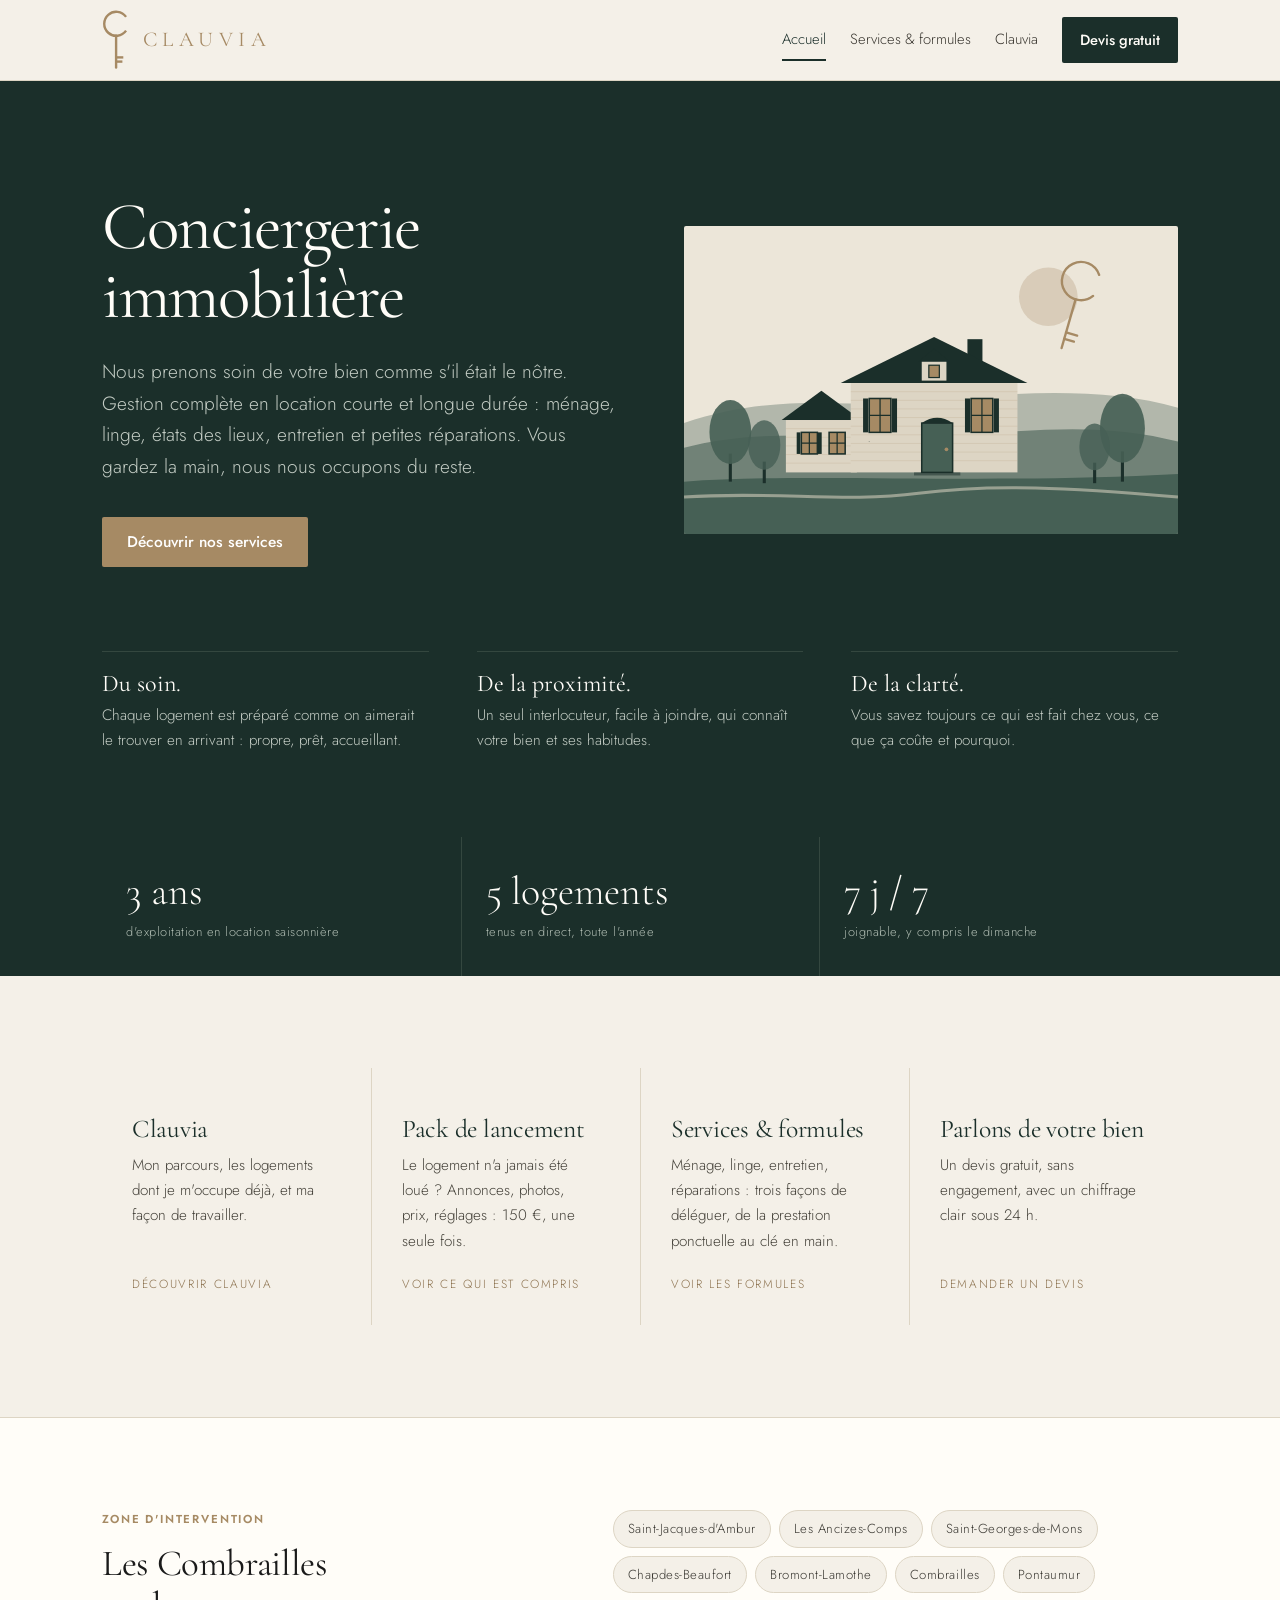
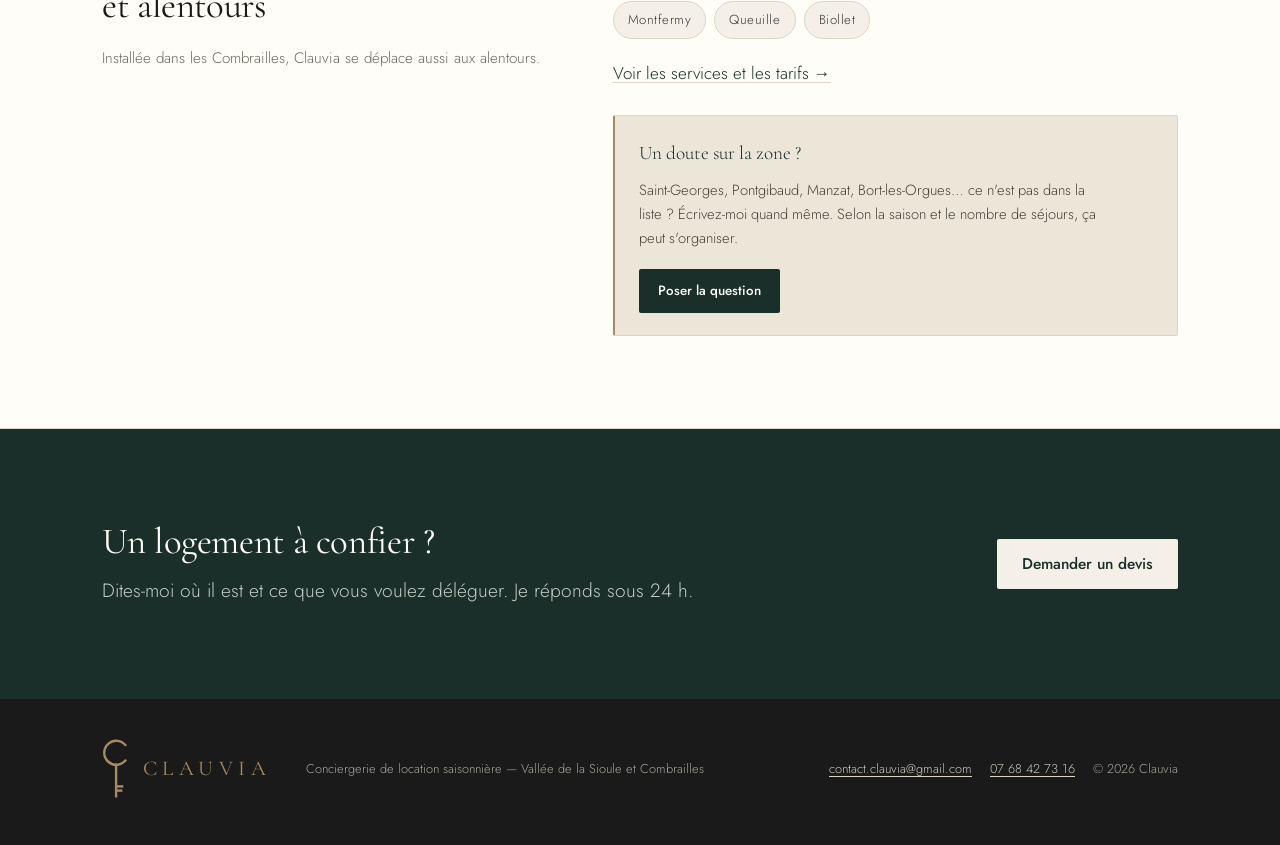
==== commit e574eb06: "Visuels provisoires SVG (accueil, formules, parcours) et mode d'emploi dans le README Co-Authored-By" ====
--- a/index.html
+++ b/index.html
@@ -27,19 +27,10 @@
     color: var(--stone);
     overflow: hidden;
   }
-  .hero-grid { display: grid; grid-template-columns: minmax(0, 1.55fr) minmax(0, .65fr); gap: clamp(24px, 6vw, 80px); align-items: center; }
-  .hero h1 { color: var(--white); font-size: clamp(2.6rem, 7vw, 4.9rem); line-height: 1.02; letter-spacing: -.02em; }
+  .hero-grid { display: grid; grid-template-columns: minmax(0, 1.05fr) minmax(0, 1fr); gap: clamp(28px, 5vw, 64px); align-items: center; }
+  .hero h1 { color: var(--white); font-size: clamp(2.4rem, 5.6vw, 4.2rem); line-height: 1.02; letter-spacing: -.02em; }
   .hero .lede { color: #c3ccc4; margin: 26px 0 0; max-width: 52ch; }
   .hero-actions { display: flex; flex-wrap: wrap; gap: 12px; margin-top: 34px; }
-
-  /* La clé du logo, tracée une fois au chargement : c'est le seul mouvement de la page. */
-  .hero-cle { justify-self: center; width: clamp(150px, 22vw, 250px); }
-  .hero-cle svg { display: block; width: 100%; height: auto; overflow: visible; }
-  .hero-cle path { stroke-dasharray: 1; stroke-dashoffset: 0; animation: trace 1.5s cubic-bezier(.5, 0, .2, 1) backwards; }
-  .hero-cle path:nth-child(2) { animation-delay: .9s; animation-duration: 1s; }
-  .hero-cle path:nth-child(3) { animation-delay: 1.7s; animation-duration: .5s; }
-  .hero-cle path:nth-child(4) { animation-delay: 1.95s; animation-duration: .5s; }
-  @keyframes trace { from { stroke-dashoffset: 1; } }
 
   .hero-faits { display: grid; grid-template-columns: repeat(3, minmax(0, 1fr)); gap: clamp(20px, 4vw, 48px); margin: clamp(48px, 7vw, 84px) 0 0; padding: 0; list-style: none; }
   .hero-faits li { padding-top: 18px; border-top: 1px solid #34473f; font-size: .95rem; color: #c3ccc4; }
@@ -73,9 +64,11 @@
   .zone-doute-actions { display: flex; flex-wrap: wrap; gap: 10px; margin-top: 18px; }
   .zone-doute-actions .btn { min-height: 44px; padding: 0 18px; font-size: .84rem; }
 
+  @media (max-width: 900px) {
+    .hero-grid { grid-template-columns: minmax(0, 1fr); }
+  }
   @media (max-width: 760px) {
-    .hero-grid { grid-template-columns: minmax(0, 1fr); }
-    .hero-cle { display: none; }
+    .zone-grid { grid-template-columns: minmax(0, 1fr); }
     .hero-faits { grid-template-columns: minmax(0, 1fr); gap: 18px; }
   }
   @media (max-width: 900px) {
@@ -173,14 +166,10 @@
             <a class="btn btn-brass" href="services.html">Découvrir nos services</a>
           </div>
         </div>
-        <div class="hero-cle" aria-hidden="true">
-          <svg viewBox="0 0 100 200" fill="none" stroke="#A68A64" stroke-width="1.6" stroke-linecap="round">
-            <path pathLength="1" d="M80.2 23.1 A40 40 0 1 0 80.2 68.9"/>
-            <path pathLength="1" d="M47 86 V192"/>
-            <path pathLength="1" d="M47 158 H71"/>
-            <path pathLength="1" d="M47 172 H68"/>
-          </svg>
-        </div>
+        <!-- VISUEL PROVISOIRE : remplacer par une vraie photo (images/hero-conciergerie.svg, ratio 16:10, voir README) -->
+        <figure class="visuel visuel--hero">
+          <img src="images/hero-conciergerie.svg" width="1600" height="1000" alt="Maison de pierre aux volets verts et aux fenêtres éclairées, au milieu des collines des Combrailles, avec une clé dessinée dans le ciel" loading="eager" fetchpriority="high">
+        </figure>
       </div>
 
       <ul class="hero-faits" aria-label="L'esprit Clauvia">
--- a/style.css
+++ b/style.css
@@ -268,3 +268,14 @@
 .faq details[open] summary::after { content: "\2212"; }
 .faq summary:focus-visible { outline: 2px solid var(--brass-dark); outline-offset: 2px; }
 .faq details p { margin: 0 0 22px; max-width: 44rem; color: #45423a; font-size: .98rem; }
+
+/* ---------- Visuels (images/) ----------
+   Ratio fixe + object-fit : une vraie photo de n'importe quelle taille remplace
+   le visuel provisoire sans déformer la mise en page. */
+.visuel { margin: 0; }
+.visuel img { display: block; width: 100%; max-width: 100%; height: auto; object-fit: cover; border-radius: var(--radius); }
+.visuel--hero img { aspect-ratio: 16 / 10; }
+.visuel--formule { margin-bottom: 18px; }
+.visuel--formule img { aspect-ratio: 3 / 2; }
+.visuel--parcours { margin-top: 28px; }
+.visuel--parcours img { aspect-ratio: 16 / 10; }
